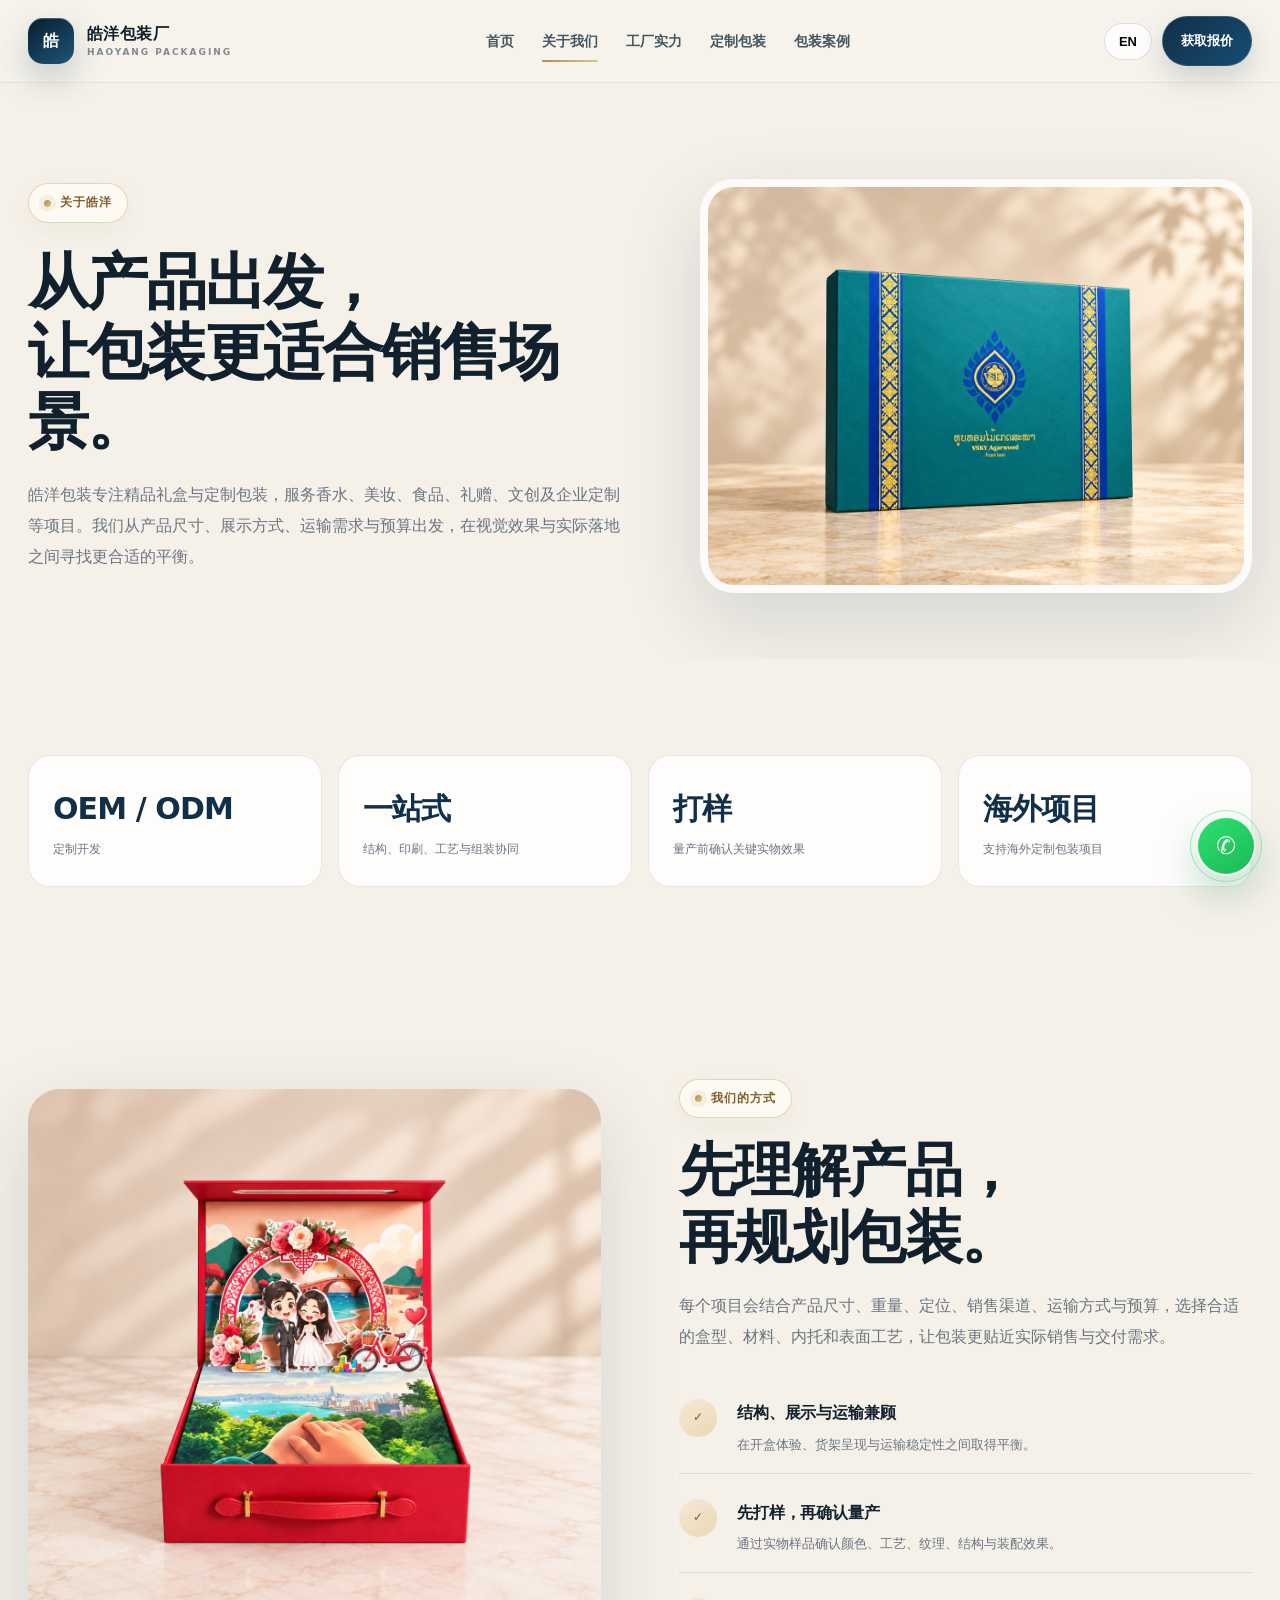
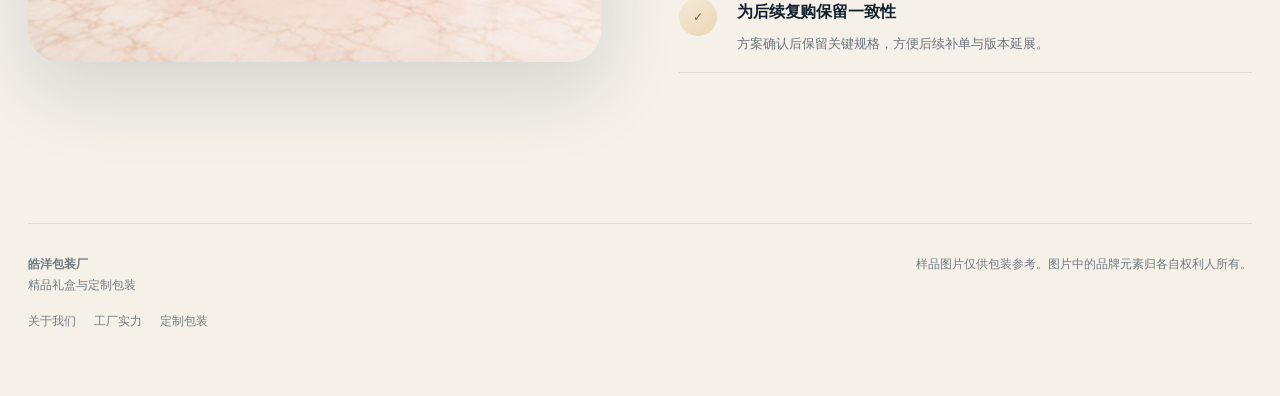
==== about.html @ 766ec06c "Add files via upload" ====
<!DOCTYPE html><html lang="zh-CN"><head><meta charset="UTF-8"><meta name="viewport" content="width=device-width,initial-scale=1"><title data-zh="关于皓洋包装 | 定制包装制造商" data-en="About Haoyang Packaging | Custom Packaging Manufacturer">关于皓洋包装 | 定制包装制造商</title><meta name="description" data-content-zh="了解皓洋包装如何从产品需求出发，规划结构、材料、工艺与量产流程。" data-content-en="Learn about Haoyang Packaging, our custom packaging approach, service scope and quality-focused workflow." content="了解皓洋包装如何从产品需求出发，规划结构、材料、工艺与量产流程。"><meta name="robots" content="index,follow,max-image-preview:large"><link rel="canonical" href="https://YOUR-DOMAIN.com/about.html"><meta property="og:type" content="website"><meta property="og:title" data-content-zh="关于皓洋包装 | 定制包装制造商" data-content-en="About Haoyang Packaging | Custom Packaging Manufacturer" content="关于皓洋包装 | 定制包装制造商"><meta property="og:description" data-content-zh="了解皓洋包装从产品需求、结构规划到打样量产的定制思路与服务方式。" data-content-en="Learn about Haoyang Packaging, our custom packaging approach, service scope and quality-focused workflow." content="了解皓洋包装从产品需求、结构规划到打样量产的定制思路与服务方式。"><meta property="og:image" content="assets/nyla-gold-white.jpg"><link rel="stylesheet" href="styles.css"><script type="application/ld+json">{"@context":"https://schema.org","@type":"Organization","name":"Haoyang Packaging","alternateName":"皓洋包装厂","url":"https://YOUR-DOMAIN.com","email":"sales@hayopack.com","telephone":"+86 17815714151","sameAs":[]}</script></head><body><nav class="nav"><div class="container nav-inner"><a class="brand" href="index.html"><span class="mark">皓</span><span><span data-common="brand">皓洋包装厂</span><small>HAOYANG PACKAGING</small></span></a><div class="nav-links"><a href="index.html" data-common="home">首页</a><a href="about.html" data-common="about">关于我们</a><a href="factory.html" data-common="factory">工厂实力</a><a href="custom-packaging.html" data-common="custom">定制包装</a><a href="index.html#gallery" data-common="cases">案例</a></div><div class="nav-actions"><button class="lang-toggle" id="langToggle">EN</button><a class="pill" href="index.html#contact" data-common="cta">获取包装方案</a></div></div></nav>
<main><section class="page-hero"><div class="container inner"><div class="reveal"><span class="eyebrow" data-zh="关于皓洋" data-en="ABOUT HAOYANG">关于皓洋</span><h1 data-zh="从产品出发，<br>让包装更适合销售场景。" data-en="Built around your product,<br>designed for the market.">从产品出发，<br>让包装更适合销售场景。</h1><p data-zh="皓洋包装专注精品礼盒与定制包装，服务香水、美妆、食品、礼赠、文创及企业定制等项目。我们从产品尺寸、展示方式、运输需求与预算出发，在视觉效果与实际落地之间寻找更合适的平衡。" data-en="Haoyang Packaging focuses on premium gift boxes and custom packaging for perfume, beauty, food, gifting, creative products and corporate projects. Beyond visual presentation, we balance structure, transport, assembly, cost and the final unboxing experience.">皓洋包装专注精品礼盒与定制包装，服务香水、美妆、食品、礼赠、文创及企业定制等项目。我们从产品尺寸、展示方式、运输需求与预算出发，在视觉效果与实际落地之间寻找更合适的平衡。</p></div><img class="reveal" src="assets/agarwood-teal.jpg" alt="Haoyang Packaging sample" data-alt-zh="皓洋包装样品" data-alt-en="Haoyang Packaging sample"></div></section><section><div class="container stat-grid"><div class="stat reveal"><strong>OEM / ODM</strong><span data-zh="定制开发" data-en="Custom packaging development">定制开发</span></div><div class="stat reveal"><strong data-zh="一站式" data-en="1-stop">一站式</strong><span data-zh="结构、印刷、工艺与组装协同" data-en="Structure, print, finishing and assembly">结构、印刷、工艺与组装协同</span></div><div class="stat reveal"><strong data-zh="打样" data-en="Sample">打样</strong><span data-zh="量产前确认关键实物效果" data-en="Prototype before mass production">量产前确认关键实物效果</span></div><div class="stat reveal"><strong data-zh="海外项目" data-en="Global">海外项目</strong><span data-zh="支持海外定制包装项目" data-en="Support for overseas packaging projects">支持海外定制包装项目</span></div></div></section><section><div class="container split"><img class="reveal" src="assets/wedding-open.jpg" alt="custom gift box" data-alt-zh="定制礼盒" data-alt-en="custom gift box"><div class="reveal"><span class="eyebrow" data-zh="我们的方式" data-en="OUR APPROACH">我们的方式</span><h2 data-zh="先理解产品，再规划包装。" data-en="Understand the product before defining the packaging.">先理解产品，再规划包装。</h2><p data-zh="每个项目会结合产品尺寸、重量、定位、销售渠道、运输方式与预算，选择合适的盒型、材料、内托和表面工艺，让包装更贴近实际销售与交付需求。" data-en="Each project starts with product size, weight, positioning, budget, sales channel and shipping method. We then select the right box structure, paper, insert and finishing options to fit real sales and usage scenarios.">每个项目会结合产品尺寸、重量、定位、销售渠道、运输方式与预算，选择合适的盒型、材料、内托和表面工艺，让包装更贴近实际销售与交付需求。</p><div class="ticks"><div class="tick"><span>✓</span><div><h4 data-zh="结构、展示与运输兼顾" data-en="Structure Meets Presentation">结构、展示与运输兼顾</h4><p data-zh="在开盒体验、货架呈现与运输稳定性之间取得平衡。" data-en="Balance unboxing experience, shelf presentation and shipping stability.">在开盒体验、货架呈现与运输稳定性之间取得平衡。</p></div></div><div class="tick"><span>✓</span><div><h4 data-zh="先打样，再确认量产" data-en="Sample Before Mass Production">先打样，再确认量产</h4><p data-zh="通过实物样品确认颜色、工艺、纹理、结构与装配效果。" data-en="Confirm color, finishing area, texture and opening experience through physical samples.">通过实物样品确认颜色、工艺、纹理、结构与装配效果。</p></div></div><div class="tick"><span>✓</span><div><h4 data-zh="为后续复购保留一致性" data-en="Built for Repeat Orders">为后续复购保留一致性</h4><p data-zh="方案确认后保留关键规格，方便后续补单与版本延展。" data-en="Once the specification is established, repeat orders and future extensions can move more efficiently.">方案确认后保留关键规格，方便后续补单与版本延展。</p></div></div></div></div></div></section></main><footer><div class="container footer-grid"><div><strong data-common="brand">皓洋包装厂</strong><br><span data-common="footer">精品礼盒与定制包装</span><div class="footer-links"><a href="about.html" data-common="about">关于我们</a><a href="factory.html" data-common="factory">工厂实力</a><a href="custom-packaging.html" data-common="custom">定制包装</a></div></div><div class="disclaimer" data-zh="样品图片仅供包装参考。图片中的品牌元素归各自权利人所有。" data-en="Sample images are for packaging reference only. Brand elements belong to their respective owners.">样品图片仅供包装参考。图片中的品牌元素归各自权利人所有。</div></div></footer><a class="whatsapp" data-whatsapp href="#contact" aria-label="WhatsApp">✆</a><script src="site-config.js"></script><script src="main.js"></script></body></html>
---- styles.css ----
:root{
  --ink:#10202d;--muted:#6b7580;--paper:#f5f1e9;--paper2:#fbfaf7;--card:#fff;
  --gold:#b88945;--gold2:#e1c28f;--deep:#102f49;--deep2:#1e5578;--deep3:#081d2f;
  --line:rgba(16,47,73,.12);--shadow:0 28px 80px rgba(9,35,54,.14);--shadow2:0 18px 45px rgba(9,35,54,.10);
  --radius:30px;--radius-sm:18px;--ease:cubic-bezier(.22,1,.36,1)
}
*{box-sizing:border-box}
html{scroll-behavior:smooth;background:var(--paper)}
body{margin:0;font-family:Inter,"Avenir Next","PingFang SC","Microsoft YaHei",system-ui,-apple-system,sans-serif;color:var(--ink);background:var(--paper);line-height:1.68;-webkit-font-smoothing:antialiased;overflow-x:hidden}
body::before{content:"";position:fixed;inset:0;pointer-events:none;z-index:-3;background:
  radial-gradient(circle at 8% 2%,rgba(217,184,126,.15),transparent 27%),
  radial-gradient(circle at 88% 10%,rgba(39,101,143,.12),transparent 26%),
  linear-gradient(180deg,#f7f4ed 0%,#f3efe6 100%)}
body::after{content:"";position:fixed;inset:0;pointer-events:none;z-index:-2;opacity:.24;background-image:linear-gradient(rgba(16,47,73,.035) 1px,transparent 1px),linear-gradient(90deg,rgba(16,47,73,.035) 1px,transparent 1px);background-size:48px 48px;mask-image:linear-gradient(to bottom,black,transparent 72%)}
a{color:inherit;text-decoration:none}img{display:block;max-width:100%}.container{width:min(1240px,calc(100% - 56px));margin:auto}

/* navigation */
.nav{position:sticky;top:0;z-index:90;background:rgba(247,244,237,.78);backdrop-filter:blur(24px) saturate(150%);border-bottom:1px solid rgba(16,47,73,.08);transition:.35s var(--ease)}
.nav.scrolled{background:rgba(250,248,244,.92);box-shadow:0 10px 35px rgba(10,31,47,.07)}
.nav-inner{height:82px;display:flex;align-items:center;justify-content:space-between;gap:24px}
.brand{display:flex;align-items:center;gap:13px;font-weight:850;letter-spacing:.025em;white-space:nowrap}.brand>span:last-child{line-height:1.18}.mark{width:46px;height:46px;border-radius:15px;background:linear-gradient(145deg,var(--deep3),var(--deep2));display:grid;place-items:center;color:#fff;box-shadow:0 14px 34px rgba(14,43,68,.22),inset 0 1px rgba(255,255,255,.24);position:relative;overflow:hidden}.mark:after{content:"";position:absolute;inset:-80% -40%;background:linear-gradient(110deg,transparent 35%,rgba(255,255,255,.35) 50%,transparent 65%);transform:translateX(-70%) rotate(12deg);animation:brandShine 6s ease-in-out infinite}.brand small{display:block;color:#818991;font-size:9px;letter-spacing:.22em;margin-top:3px}
.nav-links{display:flex;gap:28px;font-size:14px;color:#465661}.nav-links a{position:relative;padding:29px 0;font-weight:650;transition:.2s}.nav-links a:after{content:"";position:absolute;left:50%;right:50%;bottom:20px;height:2px;border-radius:99px;background:linear-gradient(90deg,var(--gold),var(--gold2));transition:.28s var(--ease)}.nav-links a:hover{color:var(--deep)}.nav-links a:hover:after,.nav-links a.active:after{left:0;right:0}.nav-actions{display:flex;gap:10px;align-items:center}.pill,.lang-toggle{border-radius:999px;font-weight:800;font-size:13px;transition:.25s var(--ease)}.pill{padding:12px 18px;background:linear-gradient(135deg,var(--deep),#174d72);color:#fff;box-shadow:0 12px 28px rgba(14,43,68,.18);border:1px solid rgba(255,255,255,.12)}.pill:hover{transform:translateY(-2px);box-shadow:0 18px 34px rgba(14,43,68,.24)}.lang-toggle{border:1px solid rgba(16,47,73,.14);background:rgba(255,255,255,.72);padding:10px 14px;cursor:pointer}.lang-toggle:hover{background:#fff;border-color:rgba(16,47,73,.24)}

/* hero */
.hero{padding:92px 0 74px;overflow:hidden;position:relative}.hero:before{content:"";position:absolute;width:440px;height:440px;border-radius:50%;filter:blur(6px);background:radial-gradient(circle,rgba(225,194,143,.22),transparent 68%);left:-160px;top:60px;pointer-events:none}.hero-grid{display:grid;grid-template-columns:minmax(0,.98fr) minmax(480px,1.02fr);gap:82px;align-items:center}
.eyebrow{display:inline-flex;align-items:center;gap:9px;padding:8px 14px;border-radius:999px;border:1px solid rgba(184,137,69,.34);background:rgba(255,252,246,.82);color:#815e29;font-size:11px;font-weight:900;letter-spacing:.14em;box-shadow:0 8px 24px rgba(139,102,47,.05)}.eyebrow:before{content:"";width:7px;height:7px;border-radius:50%;background:linear-gradient(135deg,var(--gold),var(--gold2));box-shadow:0 0 0 5px rgba(184,137,69,.10)}
h1{font-size:clamp(50px,5.7vw,78px);line-height:1.03;margin:26px 0 24px;letter-spacing:-.052em;font-weight:780;text-wrap:balance}.hero h1{max-width:760px}.hero p{font-size:18px;color:#596873;max-width:680px;line-height:1.85}.hero-actions{display:flex;gap:12px;flex-wrap:wrap;margin-top:32px}.btn{display:inline-flex;align-items:center;justify-content:center;min-height:54px;padding:14px 24px;border-radius:16px;font-weight:850;border:1px solid transparent;transition:.28s var(--ease);position:relative;overflow:hidden}.btn:after{content:"↗";margin-left:10px;font-size:15px;transition:.25s}.btn:hover:after{transform:translate(3px,-3px)}.btn-primary{background:linear-gradient(135deg,var(--deep),#1a557d);color:#fff;box-shadow:0 16px 38px rgba(14,43,68,.20)}.btn-primary:hover{transform:translateY(-3px);box-shadow:0 22px 48px rgba(14,43,68,.28)}.btn-ghost{background:rgba(255,255,255,.74);border-color:rgba(16,47,73,.13);backdrop-filter:blur(10px)}.btn-ghost:hover{background:#fff;transform:translateY(-3px)}
.hero-note{display:grid;grid-template-columns:repeat(3,1fr);gap:12px;margin-top:42px}.hero-note>div{padding:16px 17px;border:1px solid rgba(16,47,73,.10);border-radius:18px;background:rgba(255,255,255,.68);backdrop-filter:blur(10px);font-size:12px;color:#737e87;box-shadow:0 10px 26px rgba(14,43,68,.04);transition:.25s}.hero-note>div:hover{transform:translateY(-4px);background:#fff;box-shadow:var(--shadow2)}.hero-note b{display:block;color:var(--ink);font-size:15px;margin-bottom:3px}
.hero-visual{position:relative;min-height:650px;perspective:1200px}.hero-visual:before{content:"";position:absolute;inset:12% 10% 8%;background:linear-gradient(145deg,rgba(16,47,73,.12),rgba(184,137,69,.12));filter:blur(42px);border-radius:40%;z-index:-1}.hero-orbit{position:absolute;inset:5% 3% 10%;border:1px solid rgba(184,137,69,.20);border-radius:50%;animation:spin 28s linear infinite}.hero-orbit:before,.hero-orbit:after{content:"";position:absolute;border-radius:50%;background:var(--gold);box-shadow:0 0 0 8px rgba(184,137,69,.09)}.hero-orbit:after{width:10px;height:10px;top:8%;left:16%}.hero-orbit:before{width:6px;height:6px;right:12%;bottom:18%;opacity:.6}.hero-card{position:absolute;overflow:hidden;border-radius:34px;box-shadow:0 30px 90px rgba(8,29,47,.22);border:9px solid rgba(255,255,255,.92);background:#fff;transition:transform .5s var(--ease),box-shadow .5s var(--ease);will-change:transform}.hero-card img{width:100%;height:100%;object-fit:cover;transition:transform 1s var(--ease)}.hero-card.one{width:70%;height:74%;left:0;top:2%;transform:rotate(-3deg)}.hero-card.two{width:58%;height:59%;right:0;bottom:0;transform:rotate(3deg)}.hero-card:hover{box-shadow:0 38px 110px rgba(8,29,47,.28)}.hero-card:hover img{transform:scale(1.035)}.hero-badge{position:absolute;right:0;top:5%;background:rgba(8,29,47,.94);backdrop-filter:blur(16px);color:#dfe8ef;padding:17px 20px;border-radius:20px;box-shadow:0 18px 44px rgba(8,29,47,.26);font-size:11px;letter-spacing:.03em;border:1px solid rgba(255,255,255,.09)}.hero-badge strong{display:block;font-size:22px;color:#f0d19a;letter-spacing:.02em}.hero-badge:after{content:"";position:absolute;inset:1px;border-radius:19px;border:1px solid rgba(255,255,255,.08);pointer-events:none}

/* moving strip */
.marquee{overflow:hidden;border-top:1px solid var(--line);border-bottom:1px solid var(--line);background:rgba(255,255,255,.48);backdrop-filter:blur(10px);transform:rotate(-.35deg) scale(1.01);transform-origin:center}.marquee-track{display:flex;width:max-content;gap:38px;padding:15px 0;animation:marquee 28s linear infinite}.marquee span{font-size:11px;font-weight:900;letter-spacing:.18em;color:#766d61;white-space:nowrap;display:flex;align-items:center;gap:18px}.marquee span:after{content:"✦";font-size:9px;color:var(--gold)}

/* generic sections */
section{padding:96px 0;position:relative}.section-head{display:grid;grid-template-columns:minmax(0,1.05fr) minmax(320px,.95fr);align-items:end;gap:70px;margin-bottom:42px}.section-head h2,h2{font-size:clamp(38px,4.5vw,58px);line-height:1.08;letter-spacing:-.042em;margin:0;font-weight:770;text-wrap:balance}.section-head p{margin:0;color:var(--muted);font-size:15px;line-height:1.9}.services{display:grid;grid-template-columns:repeat(4,1fr);gap:18px}.service{background:rgba(255,255,255,.82);border:1px solid rgba(16,47,73,.10);border-radius:26px;padding:28px 25px;min-height:270px;transition:.35s var(--ease);position:relative;overflow:hidden;box-shadow:0 8px 24px rgba(10,31,47,.025)}.service:before{content:"";position:absolute;inset:auto -45px -55px auto;width:170px;height:170px;border-radius:50%;background:radial-gradient(circle,rgba(184,137,69,.15),transparent 70%);transition:.4s}.service:after{content:"";position:absolute;inset:0;border-radius:inherit;background:linear-gradient(145deg,transparent 55%,rgba(184,137,69,.06));opacity:0;transition:.35s}.service:hover{transform:translateY(-10px);box-shadow:0 24px 64px rgba(9,35,54,.10);border-color:rgba(184,137,69,.24)}.service:hover:before{transform:scale(1.2)}.service:hover:after{opacity:1}.ico{width:48px;height:48px;border-radius:15px;background:linear-gradient(145deg,#f5ecdc,#ead9bc);color:#805c26;display:grid;place-items:center;font-weight:900;margin-bottom:44px;box-shadow:inset 0 1px rgba(255,255,255,.8)}.service h3{margin:0 0 9px;font-size:19px}.service p{margin:0;color:var(--muted);font-size:13px;line-height:1.75}

/* gallery */
.gallery-wrap{background:linear-gradient(145deg,#0a2438 0%,#123e5f 56%,#174d70 100%);color:#fff;border-radius:44px;padding:50px;box-shadow:0 34px 100px rgba(9,35,54,.20);position:relative;overflow:hidden;border:1px solid rgba(255,255,255,.08)}.gallery-wrap:before{content:"";position:absolute;width:520px;height:520px;border-radius:50%;background:radial-gradient(circle,rgba(225,194,143,.24),transparent 68%);right:-170px;top:-180px}.gallery-wrap:after{content:"";position:absolute;inset:0;background:linear-gradient(rgba(255,255,255,.025) 1px,transparent 1px),linear-gradient(90deg,rgba(255,255,255,.025) 1px,transparent 1px);background-size:38px 38px;mask-image:linear-gradient(to bottom,black,transparent 80%);pointer-events:none}.gallery-wrap .section-head{position:relative;z-index:2}.gallery-wrap .section-head p{color:#bdcbd5}.gallery{display:grid;grid-template-columns:repeat(12,1fr);grid-auto-rows:112px;gap:14px;position:relative;z-index:1}.shot{position:relative;border-radius:20px;overflow:hidden;background:#153b5b;cursor:pointer;isolation:isolate}.shot:before{content:"";position:absolute;inset:0;z-index:1;background:linear-gradient(to top,rgba(4,16,26,.50),transparent 48%);opacity:.65;transition:.35s}.shot img{width:100%;height:100%;object-fit:cover;transition:transform .65s var(--ease),filter .4s}.shot:hover img{transform:scale(1.07);filter:saturate(1.06) contrast(1.02)}.shot:hover:before{opacity:.88}.shot:after{content:"查看案例 ↗";position:absolute;left:16px;bottom:16px;z-index:2;background:rgba(6,22,34,.60);backdrop-filter:blur(10px);border:1px solid rgba(255,255,255,.12);padding:8px 11px;border-radius:10px;font-size:10px;letter-spacing:.08em;opacity:0;transform:translateY(8px);transition:.28s var(--ease)}html[lang="en"] .shot:after{content:"View project ↗";text-transform:uppercase}html[lang="zh-CN"] .shot:after{text-transform:none}.shot:hover:after{opacity:1;transform:none}.shot:nth-child(1){grid-column:span 5;grid-row:span 4}.shot:nth-child(2){grid-column:span 3;grid-row:span 4}.shot:nth-child(3){grid-column:span 4;grid-row:span 4}.shot:nth-child(n+4){grid-column:span 3;grid-row:span 3}

.cards3{display:grid;grid-template-columns:repeat(3,1fr);gap:20px}.feature-card{padding:18px 18px 24px;background:rgba(255,255,255,.86);border:1px solid rgba(16,47,73,.10);border-radius:28px;box-shadow:0 16px 44px rgba(10,31,47,.05);transition:.35s var(--ease);position:relative;overflow:hidden}.feature-card:after{content:"↗";position:absolute;right:24px;bottom:22px;width:36px;height:36px;border-radius:50%;display:grid;place-items:center;background:#edf2f5;color:var(--deep);font-size:13px;transition:.3s}.feature-card:hover{transform:translateY(-8px);box-shadow:0 28px 68px rgba(9,35,54,.12);border-color:rgba(184,137,69,.22)}.feature-card:hover:after{background:var(--deep);color:#fff;transform:rotate(45deg)}.feature-card h3{margin:18px 54px 8px 4px;font-size:21px}.feature-card p{margin:0 50px 0 4px;color:var(--muted);font-size:14px}.feature-card img{border-radius:20px;aspect-ratio:4/3;object-fit:cover;transition:.7s var(--ease)}.feature-card:hover img{transform:scale(1.025)}

.split{display:grid;grid-template-columns:1fr 1fr;gap:72px;align-items:center}.split img{border-radius:32px;box-shadow:var(--shadow);width:100%;max-height:650px;object-fit:cover}.split h2{margin:20px 0 18px}.split>div>p{color:var(--muted);line-height:1.9}.ticks{display:grid;gap:8px;margin-top:30px}.tick{display:grid;grid-template-columns:42px 1fr;gap:14px;border-bottom:1px solid var(--line);padding:15px 0}.tick span{width:38px;height:38px;border-radius:50%;background:linear-gradient(145deg,#f5ead7,#ead6b4);color:#805b25;display:grid;place-items:center;font-weight:900;font-size:12px}.tick h4,.tick p{margin:0}.tick h4{font-size:15px}.tick p{font-size:13px;color:var(--muted);margin-top:3px}
.process{display:grid;grid-template-columns:repeat(5,1fr);gap:14px}.step{background:rgba(255,255,255,.82);border:1px solid rgba(16,47,73,.10);border-radius:24px;padding:26px 22px;min-height:230px;transition:.32s var(--ease);position:relative;overflow:hidden}.step:after{content:"";position:absolute;right:-36px;top:-36px;width:120px;height:120px;border-radius:50%;background:radial-gradient(circle,rgba(184,137,69,.12),transparent 70%)}.step:hover{transform:translateY(-7px);box-shadow:var(--shadow2)}.step em{font-style:normal;font-size:11px;color:#9a7136;letter-spacing:.14em;font-weight:900}.step h3{margin:38px 0 9px;font-size:18px}.step p{margin:0;color:var(--muted);font-size:12px;line-height:1.75}

/* quote/contact */
.quote{background:linear-gradient(135deg,#081d2f 0%,#103d5c 56%,#1a5b82 100%);border-radius:42px;color:#fff;padding:58px;display:grid;grid-template-columns:.88fr 1.12fr;gap:52px;box-shadow:0 34px 100px rgba(8,29,47,.24);position:relative;overflow:hidden;border:1px solid rgba(255,255,255,.08)}.quote:before{content:"";position:absolute;inset:-34% -8% auto auto;width:480px;height:480px;border-radius:50%;background:radial-gradient(circle,rgba(225,194,143,.22),transparent 65%)}.quote:after{content:"";position:absolute;left:-110px;bottom:-170px;width:360px;height:360px;border-radius:50%;background:radial-gradient(circle,rgba(255,255,255,.07),transparent 70%)}.quote h2{font-size:clamp(40px,4.3vw,54px);line-height:1.08;margin:20px 0 16px}.quote p{color:#c8d6df;line-height:1.9}.contact-list{display:grid;gap:11px;margin-top:30px}.contact-list a,.contact-list div{display:flex;gap:12px;align-items:flex-start;color:#e7eef4;padding:2px 0}.contact-list b{min-width:82px;color:#efcd91;letter-spacing:.02em}
form{position:relative;z-index:2;background:rgba(255,255,255,.97);color:var(--ink);border-radius:28px;padding:28px;display:grid;grid-template-columns:1fr 1fr;gap:15px;box-shadow:0 22px 60px rgba(0,0,0,.16);border:1px solid rgba(255,255,255,.4)}label{font-size:11px;font-weight:850;color:#59656f;letter-spacing:.01em}input,select,textarea{width:100%;margin-top:8px;padding:14px 15px;border:1px solid #dfe4e7;border-radius:13px;background:#fbfcfd;outline:none;font:inherit;font-size:13px;transition:.2s}input:focus,select:focus,textarea:focus{border-color:#86a4b8;box-shadow:0 0 0 4px rgba(29,84,121,.08);background:#fff}textarea{min-height:122px;resize:vertical}.full{grid-column:1/-1}.submit{border:0;background:linear-gradient(135deg,var(--deep),#1a557d);color:#fff;border-radius:14px;padding:15px 17px;font-weight:850;cursor:pointer;transition:.25s;box-shadow:0 12px 26px rgba(14,43,68,.18)}.submit:hover{transform:translateY(-2px);box-shadow:0 18px 34px rgba(14,43,68,.24)}.fine{font-size:10px;color:#8a9298;margin-top:-4px}

/* inner pages */
.page-hero{padding:96px 0 66px;overflow:hidden}.page-hero .inner{display:grid;grid-template-columns:1fr .92fr;gap:72px;align-items:center}.page-hero h1{font-size:clamp(48px,5.2vw,72px);margin-bottom:22px}.page-hero p{color:var(--muted);font-size:17px;line-height:1.9}.page-hero img{border-radius:34px;box-shadow:var(--shadow);aspect-ratio:4/3;object-fit:cover;border:8px solid rgba(255,255,255,.72)}.stat-grid{display:grid;grid-template-columns:repeat(4,1fr);gap:16px}.stat{background:rgba(255,255,255,.85);border:1px solid rgba(16,47,73,.10);border-radius:22px;padding:24px;transition:.3s}.stat:hover{transform:translateY(-5px);box-shadow:var(--shadow2)}.stat strong{font-size:30px;color:var(--deep);display:block;letter-spacing:-.03em}.stat span{font-size:12px;color:var(--muted)}

/* footer */
footer{padding:54px 0 64px;color:#707b84;font-size:12px}.footer-grid{display:grid;grid-template-columns:.8fr 1.2fr;gap:44px;border-top:1px solid rgba(16,47,73,.12);padding-top:30px}.footer-links{display:flex;gap:18px;flex-wrap:wrap;margin-top:14px}.footer-links a:hover{color:var(--deep)}.disclaimer{justify-self:end;max-width:760px;line-height:1.7}
.whatsapp{position:fixed;right:24px;bottom:24px;z-index:95;width:60px;height:60px;border-radius:50%;background:linear-gradient(145deg,#2de070,#1db956);color:#fff;display:grid;place-items:center;font-weight:900;font-size:24px;box-shadow:0 18px 42px rgba(17,126,64,.28);transition:.3s var(--ease);border:2px solid rgba(255,255,255,.9)}.whatsapp:hover{transform:translateY(-5px) scale(1.04)}.whatsapp:before{content:"";position:absolute;inset:-8px;border:1px solid rgba(37,211,102,.42);border-radius:50%;animation:pulse 2.2s infinite}
.modal{position:fixed;inset:0;background:rgba(5,13,22,.92);display:none;align-items:center;justify-content:center;padding:30px;z-index:110;backdrop-filter:blur(10px)}.modal.open{display:flex}.modal img{max-width:min(1120px,94vw);max-height:88vh;border-radius:20px;box-shadow:0 30px 90px rgba(0,0,0,.4)}.close{position:fixed;right:24px;top:20px;background:#fff;border:0;border-radius:999px;width:44px;height:44px;font-size:22px;cursor:pointer;box-shadow:0 12px 30px rgba(0,0,0,.2)}

/* animation */
.reveal{opacity:0;transform:translateY(30px);transition:opacity .85s var(--ease),transform .85s var(--ease)}.reveal.in{opacity:1;transform:none}.floaty{animation:float 6.5s ease-in-out infinite}.parallax-img{will-change:transform}.cursor-glow{position:fixed;width:280px;height:280px;border-radius:50%;pointer-events:none;z-index:-1;background:radial-gradient(circle,rgba(195,154,88,.08),transparent 68%);transform:translate(-50%,-50%);transition:opacity .25s;opacity:0}
@keyframes float{50%{transform:translateY(-10px) rotate(3deg)}}@keyframes pulse{0%{transform:scale(.9);opacity:.8}70%{transform:scale(1.22);opacity:0}100%{opacity:0}}@keyframes spin{to{transform:rotate(360deg)}}@keyframes marquee{to{transform:translateX(-50%)}}@keyframes brandShine{0%,70%{transform:translateX(-80%) rotate(12deg)}90%,100%{transform:translateX(90%) rotate(12deg)}}

@media(max-width:1080px){.hero-grid,.page-hero .inner,.split,.quote,.section-head{grid-template-columns:1fr}.hero-grid{gap:46px}.services{grid-template-columns:repeat(2,1fr)}.process{grid-template-columns:repeat(3,1fr)}.cards3{grid-template-columns:1fr 1fr}.hero-visual{min-height:560px;max-width:720px}.gallery{grid-template-columns:repeat(2,1fr);grid-auto-rows:auto}.shot,.shot:nth-child(n){grid-column:auto;grid-row:auto;min-height:320px}.stat-grid{grid-template-columns:1fr 1fr}.section-head{gap:18px}.quote{gap:30px}}
@media(max-width:820px){.nav-links{display:none}.container{width:min(100% - 32px,1240px)}.nav-inner{height:72px}.pill{display:none}.hero{padding-top:54px}.hero-grid{grid-template-columns:1fr}.hero-note{grid-template-columns:1fr}.hero-visual{min-height:455px}.hero-card.one{width:72%;height:72%}.hero-card.two{width:60%;height:58%}.services,.cards3,.process,.stat-grid,form{grid-template-columns:1fr}.gallery-wrap{padding:24px;border-radius:30px}.gallery{grid-template-columns:1fr}.shot,.shot:nth-child(n){min-height:360px}.quote{padding:28px;border-radius:30px}.full{grid-column:auto}.footer-grid{grid-template-columns:1fr}.disclaimer{justify-self:start}.brand small{display:none}section{padding:72px 0}.page-hero{padding-top:62px}h1{font-size:46px}.section-head h2,h2{font-size:38px}.hero p,.page-hero p{font-size:15px}}
@media(max-width:520px){.container{width:min(100% - 24px,1240px)}.brand{font-size:14px}.mark{width:42px;height:42px;border-radius:14px}.lang-toggle{padding:9px 12px}.hero{padding-bottom:56px}.hero-visual{min-height:390px}.hero-card{border-width:6px;border-radius:24px}.hero-badge{padding:12px 14px;border-radius:15px;right:0;top:2%;font-size:9px}.hero-badge strong{font-size:17px}.hero-note{margin-top:30px}.gallery-wrap{padding:18px}.shot,.shot:nth-child(n){min-height:300px}.quote{padding:20px}.quote h2{font-size:34px}.whatsapp{width:54px;height:54px;right:16px;bottom:16px}}
@media(prefers-reduced-motion:reduce){*{scroll-behavior:auto!important;animation:none!important;transition:none!important}.reveal{opacity:1;transform:none}.cursor-glow{display:none}}

/* Chinese content & typography refinement */
html[lang="zh-CN"] body{line-height:1.78}
html[lang="zh-CN"] h1{letter-spacing:-.035em;line-height:1.1}
html[lang="zh-CN"] .hero h1{font-size:clamp(48px,5.15vw,72px);max-width:700px;margin-bottom:26px}
html[lang="zh-CN"] .hero p{font-size:17px;line-height:1.92;max-width:660px}
html[lang="zh-CN"] .eyebrow{font-size:12px;letter-spacing:.075em;padding:8px 15px}
html[lang="zh-CN"] .hero-note{gap:14px;margin-top:40px}
html[lang="zh-CN"] .hero-note>div{padding:17px 18px;font-size:12px;line-height:1.65}
html[lang="zh-CN"] .hero-note b{font-size:15px;margin-bottom:4px}
html[lang="zh-CN"] .marquee span{letter-spacing:.1em}
html[lang="zh-CN"] .section-head{grid-template-columns:minmax(0,.96fr) minmax(350px,.82fr);gap:86px;align-items:center;margin-bottom:46px}
html[lang="zh-CN"] .section-head h2,html[lang="zh-CN"] h2{letter-spacing:-.028em;line-height:1.16}
html[lang="zh-CN"] .section-head p{max-width:570px;font-size:15px;line-height:1.95}
html[lang="zh-CN"] .services{gap:20px}
html[lang="zh-CN"] .service{padding:30px 27px;min-height:284px}
html[lang="zh-CN"] .service .ico{margin-bottom:40px}
html[lang="zh-CN"] .service h3{font-size:20px;margin-bottom:11px;letter-spacing:-.01em}
html[lang="zh-CN"] .service p{font-size:13px;line-height:1.84}
html[lang="zh-CN"] .feature-card{padding:18px 18px 28px}
html[lang="zh-CN"] .feature-card h3{font-size:21px;letter-spacing:-.01em;margin-top:20px}
html[lang="zh-CN"] .feature-card p{line-height:1.82}
html[lang="zh-CN"] .page-hero h1{font-size:clamp(46px,4.8vw,66px);line-height:1.14;max-width:730px;margin-top:24px}
html[lang="zh-CN"] .page-hero p{font-size:16px;line-height:1.95;max-width:710px}
html[lang="zh-CN"] .stat{padding:26px 24px}
html[lang="zh-CN"] .stat span{font-size:12px;line-height:1.7;display:block;margin-top:4px}
html[lang="zh-CN"] .split{gap:78px}
html[lang="zh-CN"] .split>div>p{line-height:1.95}
html[lang="zh-CN"] .tick{padding:17px 0;gap:16px}
html[lang="zh-CN"] .tick h4{font-size:16px;letter-spacing:-.01em}
html[lang="zh-CN"] .tick p{font-size:13px;line-height:1.78;margin-top:5px}
html[lang="zh-CN"] .step{padding:28px 23px;min-height:238px}
html[lang="zh-CN"] .step h3{font-size:18px;margin-top:36px;letter-spacing:-.01em}
html[lang="zh-CN"] .step p{font-size:12px;line-height:1.82}
html[lang="zh-CN"] .quote h2{letter-spacing:-.028em;line-height:1.16;max-width:560px}
html[lang="zh-CN"] .quote p{line-height:1.95;max-width:520px}
html[lang="zh-CN"] label{font-size:12px}
html[lang="zh-CN"] .fine{font-size:11px;line-height:1.6}
html[lang="zh-CN"] .disclaimer{line-height:1.8}

@media(max-width:1080px){
 html[lang="zh-CN"] .section-head{grid-template-columns:1fr;gap:20px}
 html[lang="zh-CN"] .split{gap:50px}
 html[lang="zh-CN"] .hero h1{max-width:780px}
}
@media(max-width:820px){
 html[lang="zh-CN"] .hero h1{font-size:44px;line-height:1.14;margin-top:22px}
 html[lang="zh-CN"] .hero p{font-size:15px;line-height:1.88}
 html[lang="zh-CN"] .section-head{margin-bottom:34px}
 html[lang="zh-CN"] .section-head h2,html[lang="zh-CN"] h2{font-size:36px;line-height:1.18}
 html[lang="zh-CN"] .page-hero h1{font-size:42px;line-height:1.16}
 html[lang="zh-CN"] .page-hero p{font-size:15px;line-height:1.9}
 html[lang="zh-CN"] .service{min-height:auto;padding:26px 24px}
 html[lang="zh-CN"] .service .ico{margin-bottom:28px}
 html[lang="zh-CN"] .quote h2{font-size:36px}
}
@media(max-width:520px){
 html[lang="zh-CN"] .hero h1{font-size:39px;line-height:1.16;letter-spacing:-.028em}
 html[lang="zh-CN"] .section-head h2,html[lang="zh-CN"] h2{font-size:32px;line-height:1.2}
 html[lang="zh-CN"] .page-hero h1{font-size:38px;line-height:1.18}
 html[lang="zh-CN"] .eyebrow{font-size:11px;letter-spacing:.055em}
 html[lang="zh-CN"] .hero-note>div{padding:15px 16px}
 html[lang="zh-CN"] .feature-card p{margin-right:42px}
}

/* English content & typography refinement */
html[lang="en"] body{line-height:1.66}
html[lang="en"] h1,html[lang="en"] h2,html[lang="en"] h3,html[lang="en"] h4{word-break:normal;overflow-wrap:normal;hyphens:none}
html[lang="en"] h1{letter-spacing:-.048em;line-height:1.035}
html[lang="en"] .hero h1{font-size:clamp(52px,5.55vw,78px);max-width:790px;margin-bottom:25px;text-wrap:balance}
html[lang="en"] .hero p{font-size:17px;line-height:1.78;max-width:700px}
html[lang="en"] .eyebrow{font-size:11px;letter-spacing:.14em;padding:8px 14px}
html[lang="en"] .hero-actions{gap:14px;margin-top:34px}
html[lang="en"] .hero-actions .btn{padding-inline:25px}
html[lang="en"] .hero-note{gap:14px;margin-top:40px}
html[lang="en"] .hero-note>div{padding:17px 18px;font-size:11.5px;line-height:1.55}
html[lang="en"] .hero-note b{font-size:14.5px;line-height:1.25;margin-bottom:5px}
html[lang="en"] .marquee span{letter-spacing:.17em}
html[lang="en"] .section-head{grid-template-columns:minmax(0,1.04fr) minmax(340px,.82fr);gap:82px;align-items:center;margin-bottom:46px}
html[lang="en"] .section-head h2,html[lang="en"] h2{letter-spacing:-.046em;line-height:1.07;text-wrap:balance}
html[lang="en"] .section-head p{max-width:590px;font-size:14.5px;line-height:1.76}
html[lang="en"] .services{gap:20px}
html[lang="en"] .service{padding:30px 26px;min-height:292px}
html[lang="en"] .service .ico{margin-bottom:40px}
html[lang="en"] .service h3{font-size:18.5px;line-height:1.28;margin-bottom:10px;letter-spacing:-.018em}
html[lang="en"] .service p{font-size:13px;line-height:1.7}
html[lang="en"] .feature-card{padding:18px 18px 27px}
html[lang="en"] .feature-card h3{font-size:20px;line-height:1.25;letter-spacing:-.018em;margin-top:19px}
html[lang="en"] .feature-card p{font-size:13.5px;line-height:1.7}
html[lang="en"] .page-hero .inner{grid-template-columns:1.04fr .96fr;gap:78px}
html[lang="en"] .page-hero h1{font-size:clamp(50px,5vw,70px);line-height:1.055;max-width:790px;margin-top:24px;margin-bottom:24px;text-wrap:balance}
html[lang="en"] .page-hero p{font-size:16.5px;line-height:1.78;max-width:740px}
html[lang="en"] .stat{padding:25px 24px}
html[lang="en"] .stat strong{font-size:28px;line-height:1.05}
html[lang="en"] .stat span{font-size:12.5px;line-height:1.55;display:block;margin-top:6px}
html[lang="en"] .split{gap:82px}
html[lang="en"] .split>div>p{line-height:1.78;max-width:650px}
html[lang="en"] .tick{padding:17px 0;gap:16px}
html[lang="en"] .tick h4{font-size:15.5px;line-height:1.35;letter-spacing:-.01em}
html[lang="en"] .tick p{font-size:13px;line-height:1.68;margin-top:5px}
html[lang="en"] .step{padding:28px 22px;min-height:244px}
html[lang="en"] .step h3{font-size:17.5px;line-height:1.28;margin-top:36px;letter-spacing:-.012em}
html[lang="en"] .step p{font-size:12.5px;line-height:1.68}
html[lang="en"] .quote{grid-template-columns:.9fr 1.1fr;gap:56px}
html[lang="en"] .quote h2{font-size:clamp(40px,4vw,52px);line-height:1.08;letter-spacing:-.045em;max-width:610px;text-wrap:balance}
html[lang="en"] .quote p{line-height:1.76;max-width:535px}
html[lang="en"] .contact-list b{min-width:76px}
html[lang="en"] label{font-size:11px;letter-spacing:.015em}
html[lang="en"] input,html[lang="en"] select,html[lang="en"] textarea{font-size:13px;line-height:1.45}
html[lang="en"] .fine{font-size:10.5px;line-height:1.55}
html[lang="en"] .disclaimer{line-height:1.65;max-width:700px}

@media(max-width:1080px){
 html[lang="en"] .section-head{grid-template-columns:1fr;gap:20px}
 html[lang="en"] .page-hero .inner{grid-template-columns:1fr;gap:48px}
 html[lang="en"] .split{gap:50px}
 html[lang="en"] .quote{grid-template-columns:1fr;gap:32px}
 html[lang="en"] .hero h1{max-width:820px}
}
@media(max-width:820px){
 html[lang="en"] .hero h1{font-size:46px;line-height:1.065;margin-top:22px}
 html[lang="en"] .hero p{font-size:15px;line-height:1.72}
 html[lang="en"] .section-head{margin-bottom:34px}
 html[lang="en"] .section-head h2,html[lang="en"] h2{font-size:37px;line-height:1.1}
 html[lang="en"] .page-hero h1{font-size:44px;line-height:1.075}
 html[lang="en"] .page-hero p{font-size:15px;line-height:1.72}
 html[lang="en"] .service{min-height:auto;padding:26px 24px}
 html[lang="en"] .service .ico{margin-bottom:28px}
 html[lang="en"] .quote h2{font-size:37px}
}
@media(max-width:520px){
 html[lang="en"] .hero h1{font-size:40px;line-height:1.08;letter-spacing:-.04em}
 html[lang="en"] .section-head h2,html[lang="en"] h2{font-size:32px;line-height:1.12}
 html[lang="en"] .page-hero h1{font-size:38px;line-height:1.1}
 html[lang="en"] .eyebrow{font-size:10px;letter-spacing:.12em}
 html[lang="en"] .hero-actions{display:grid;grid-template-columns:1fr;gap:10px}
 html[lang="en"] .hero-actions .btn{width:100%}
 html[lang="en"] .hero-note>div{padding:15px 16px}
 html[lang="en"] .feature-card p{margin-right:42px}
 html[lang="en"] .quote h2{font-size:33px;line-height:1.12}
}
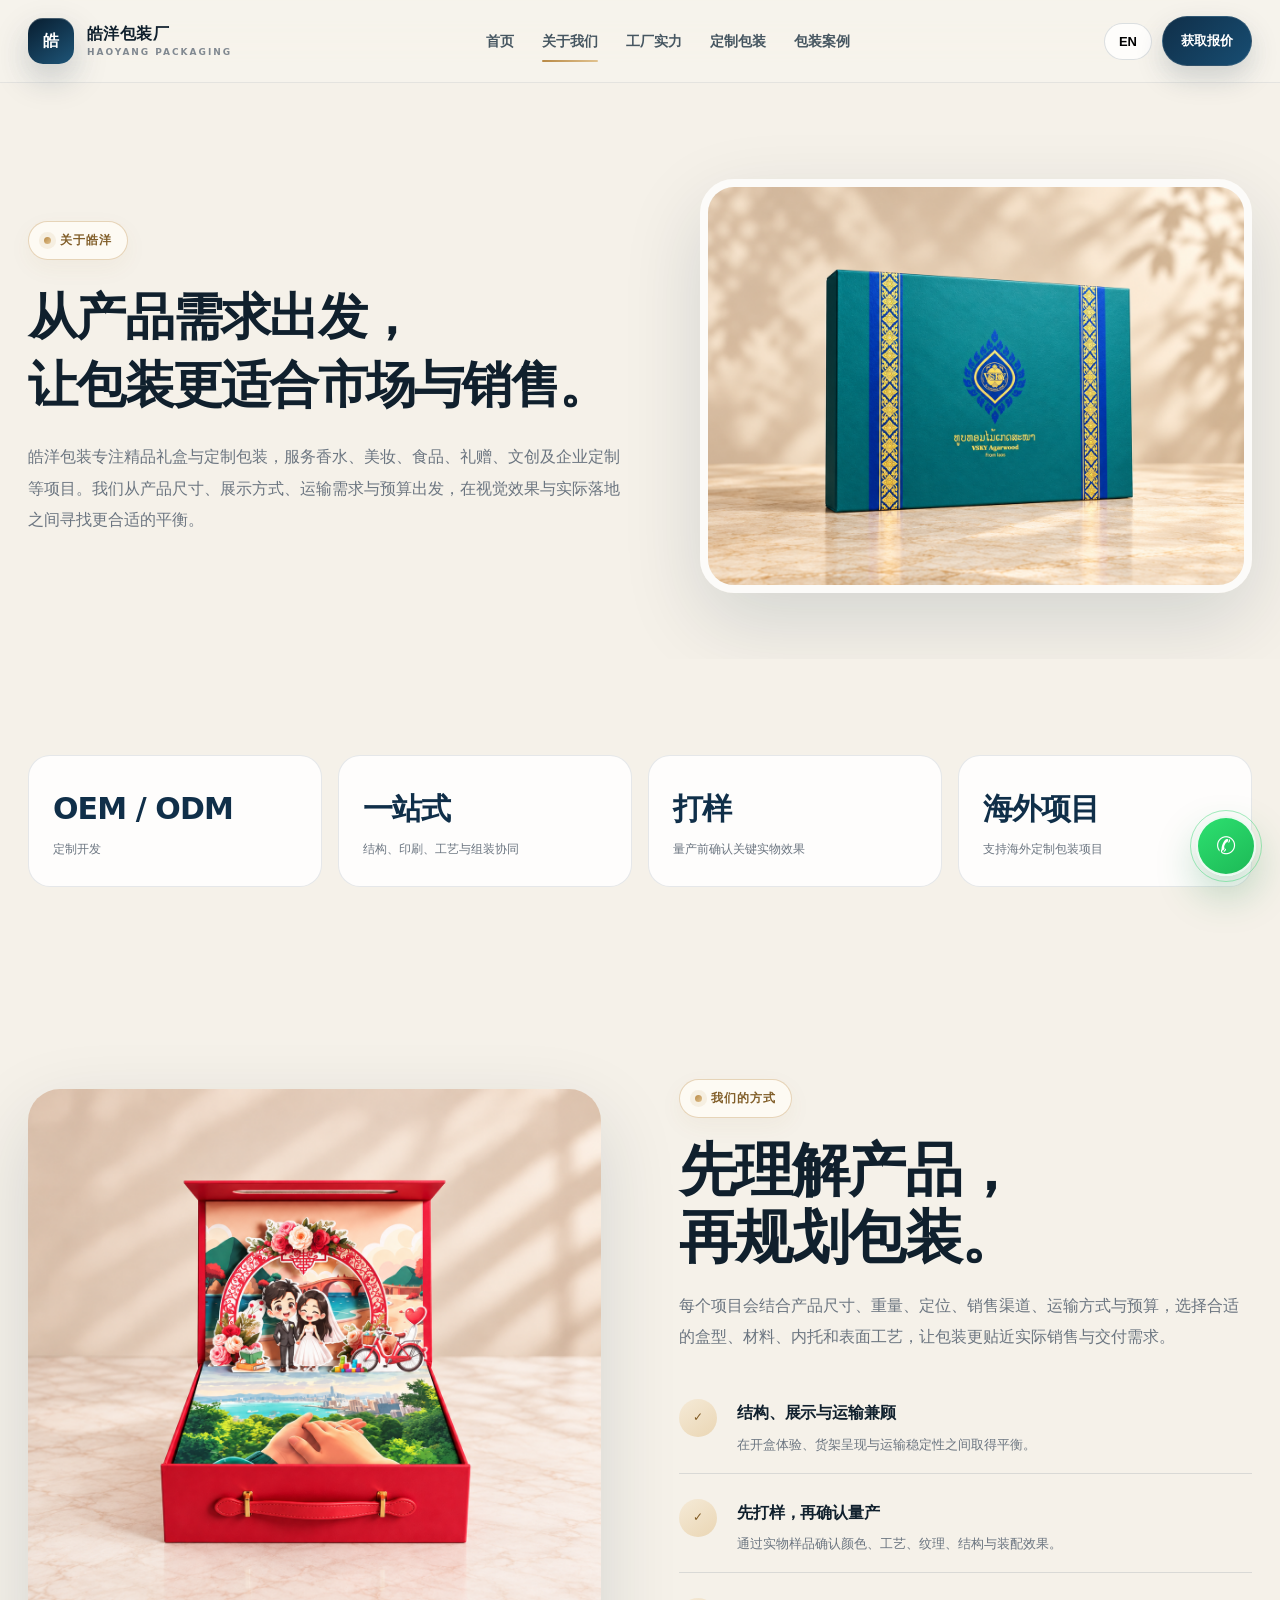
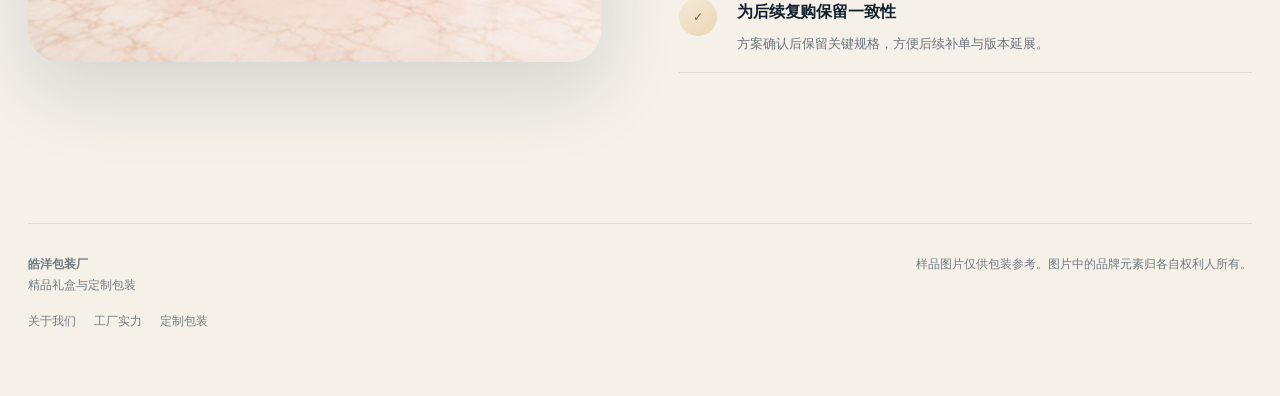
==== commit 6e719748: "Update about.html" ====
--- a/about.html
+++ b/about.html
@@ -1,2 +1,10 @@
 <!DOCTYPE html><html lang="zh-CN"><head><meta charset="UTF-8"><meta name="viewport" content="width=device-width,initial-scale=1"><title data-zh="关于皓洋包装 | 定制包装制造商" data-en="About Haoyang Packaging | Custom Packaging Manufacturer">关于皓洋包装 | 定制包装制造商</title><meta name="description" data-content-zh="了解皓洋包装如何从产品需求出发，规划结构、材料、工艺与量产流程。" data-content-en="Learn about Haoyang Packaging, our custom packaging approach, service scope and quality-focused workflow." content="了解皓洋包装如何从产品需求出发，规划结构、材料、工艺与量产流程。"><meta name="robots" content="index,follow,max-image-preview:large"><link rel="canonical" href="https://YOUR-DOMAIN.com/about.html"><meta property="og:type" content="website"><meta property="og:title" data-content-zh="关于皓洋包装 | 定制包装制造商" data-content-en="About Haoyang Packaging | Custom Packaging Manufacturer" content="关于皓洋包装 | 定制包装制造商"><meta property="og:description" data-content-zh="了解皓洋包装从产品需求、结构规划到打样量产的定制思路与服务方式。" data-content-en="Learn about Haoyang Packaging, our custom packaging approach, service scope and quality-focused workflow." content="了解皓洋包装从产品需求、结构规划到打样量产的定制思路与服务方式。"><meta property="og:image" content="assets/nyla-gold-white.jpg"><link rel="stylesheet" href="styles.css"><script type="application/ld+json">{"@context":"https://schema.org","@type":"Organization","name":"Haoyang Packaging","alternateName":"皓洋包装厂","url":"https://YOUR-DOMAIN.com","email":"sales@hayopack.com","telephone":"+86 17815714151","sameAs":[]}</script></head><body><nav class="nav"><div class="container nav-inner"><a class="brand" href="index.html"><span class="mark">皓</span><span><span data-common="brand">皓洋包装厂</span><small>HAOYANG PACKAGING</small></span></a><div class="nav-links"><a href="index.html" data-common="home">首页</a><a href="about.html" data-common="about">关于我们</a><a href="factory.html" data-common="factory">工厂实力</a><a href="custom-packaging.html" data-common="custom">定制包装</a><a href="index.html#gallery" data-common="cases">案例</a></div><div class="nav-actions"><button class="lang-toggle" id="langToggle">EN</button><a class="pill" href="index.html#contact" data-common="cta">获取包装方案</a></div></div></nav>
-<main><section class="page-hero"><div class="container inner"><div class="reveal"><span class="eyebrow" data-zh="关于皓洋" data-en="ABOUT HAOYANG">关于皓洋</span><h1 data-zh="从产品出发，<br>让包装更适合销售场景。" data-en="Built around your product,<br>designed for the market.">从产品出发，<br>让包装更适合销售场景。</h1><p data-zh="皓洋包装专注精品礼盒与定制包装，服务香水、美妆、食品、礼赠、文创及企业定制等项目。我们从产品尺寸、展示方式、运输需求与预算出发，在视觉效果与实际落地之间寻找更合适的平衡。" data-en="Haoyang Packaging focuses on premium gift boxes and custom packaging for perfume, beauty, food, gifting, creative products and corporate projects. Beyond visual presentation, we balance structure, transport, assembly, cost and the final unboxing experience.">皓洋包装专注精品礼盒与定制包装，服务香水、美妆、食品、礼赠、文创及企业定制等项目。我们从产品尺寸、展示方式、运输需求与预算出发，在视觉效果与实际落地之间寻找更合适的平衡。</p></div><img class="reveal" src="assets/agarwood-teal.jpg" alt="Haoyang Packaging sample" data-alt-zh="皓洋包装样品" data-alt-en="Haoyang Packaging sample"></div></section><section><div class="container stat-grid"><div class="stat reveal"><strong>OEM / ODM</strong><span data-zh="定制开发" data-en="Custom packaging development">定制开发</span></div><div class="stat reveal"><strong data-zh="一站式" data-en="1-stop">一站式</strong><span data-zh="结构、印刷、工艺与组装协同" data-en="Structure, print, finishing and assembly">结构、印刷、工艺与组装协同</span></div><div class="stat reveal"><strong data-zh="打样" data-en="Sample">打样</strong><span data-zh="量产前确认关键实物效果" data-en="Prototype before mass production">量产前确认关键实物效果</span></div><div class="stat reveal"><strong data-zh="海外项目" data-en="Global">海外项目</strong><span data-zh="支持海外定制包装项目" data-en="Support for overseas packaging projects">支持海外定制包装项目</span></div></div></section><section><div class="container split"><img class="reveal" src="assets/wedding-open.jpg" alt="custom gift box" data-alt-zh="定制礼盒" data-alt-en="custom gift box"><div class="reveal"><span class="eyebrow" data-zh="我们的方式" data-en="OUR APPROACH">我们的方式</span><h2 data-zh="先理解产品，再规划包装。" data-en="Understand the product before defining the packaging.">先理解产品，再规划包装。</h2><p data-zh="每个项目会结合产品尺寸、重量、定位、销售渠道、运输方式与预算，选择合适的盒型、材料、内托和表面工艺，让包装更贴近实际销售与交付需求。" data-en="Each project starts with product size, weight, positioning, budget, sales channel and shipping method. We then select the right box structure, paper, insert and finishing options to fit real sales and usage scenarios.">每个项目会结合产品尺寸、重量、定位、销售渠道、运输方式与预算，选择合适的盒型、材料、内托和表面工艺，让包装更贴近实际销售与交付需求。</p><div class="ticks"><div class="tick"><span>✓</span><div><h4 data-zh="结构、展示与运输兼顾" data-en="Structure Meets Presentation">结构、展示与运输兼顾</h4><p data-zh="在开盒体验、货架呈现与运输稳定性之间取得平衡。" data-en="Balance unboxing experience, shelf presentation and shipping stability.">在开盒体验、货架呈现与运输稳定性之间取得平衡。</p></div></div><div class="tick"><span>✓</span><div><h4 data-zh="先打样，再确认量产" data-en="Sample Before Mass Production">先打样，再确认量产</h4><p data-zh="通过实物样品确认颜色、工艺、纹理、结构与装配效果。" data-en="Confirm color, finishing area, texture and opening experience through physical samples.">通过实物样品确认颜色、工艺、纹理、结构与装配效果。</p></div></div><div class="tick"><span>✓</span><div><h4 data-zh="为后续复购保留一致性" data-en="Built for Repeat Orders">为后续复购保留一致性</h4><p data-zh="方案确认后保留关键规格，方便后续补单与版本延展。" data-en="Once the specification is established, repeat orders and future extensions can move more efficiently.">方案确认后保留关键规格，方便后续补单与版本延展。</p></div></div></div></div></div></section></main><footer><div class="container footer-grid"><div><strong data-common="brand">皓洋包装厂</strong><br><span data-common="footer">精品礼盒与定制包装</span><div class="footer-links"><a href="about.html" data-common="about">关于我们</a><a href="factory.html" data-common="factory">工厂实力</a><a href="custom-packaging.html" data-common="custom">定制包装</a></div></div><div class="disclaimer" data-zh="样品图片仅供包装参考。图片中的品牌元素归各自权利人所有。" data-en="Sample images are for packaging reference only. Brand elements belong to their respective owners.">样品图片仅供包装参考。图片中的品牌元素归各自权利人所有。</div></div></footer><a class="whatsapp" data-whatsapp href="#contact" aria-label="WhatsApp">✆</a><script src="site-config.js"></script><script src="main.js"></script></body></html>
+<main><section class="page-hero"><div class="container inner"><div class="reveal"><span class="eyebrow" data-zh="关于皓洋" data-en="ABOUT HAOYANG">关于皓洋</span><h1
+  style="font-size:clamp(34px,4.2vw,50px); line-height:1.35;"
+  data-zh="从产品需求出发，<br>让包装更适合市场与销售。"
+  data-en="<span style='font-size:clamp(28px,3.3vw,40px); line-height:1.35; display:inline-block;'>Built around your product,<br>designed for the market.</span>"
+>
+  从产品需求出发，<br>
+  让包装更适合市场与销售。
+</h1>
+  <p data-zh="皓洋包装专注精品礼盒与定制包装，服务香水、美妆、食品、礼赠、文创及企业定制等项目。我们从产品尺寸、展示方式、运输需求与预算出发，在视觉效果与实际落地之间寻找更合适的平衡。" data-en="Haoyang Packaging focuses on premium gift boxes and custom packaging for perfume, beauty, food, gifting, creative products and corporate projects. Beyond visual presentation, we balance structure, transport, assembly, cost and the final unboxing experience.">皓洋包装专注精品礼盒与定制包装，服务香水、美妆、食品、礼赠、文创及企业定制等项目。我们从产品尺寸、展示方式、运输需求与预算出发，在视觉效果与实际落地之间寻找更合适的平衡。</p></div><img class="reveal" src="assets/agarwood-teal.jpg" alt="Haoyang Packaging sample" data-alt-zh="皓洋包装样品" data-alt-en="Haoyang Packaging sample"></div></section><section><div class="container stat-grid"><div class="stat reveal"><strong>OEM / ODM</strong><span data-zh="定制开发" data-en="Custom packaging development">定制开发</span></div><div class="stat reveal"><strong data-zh="一站式" data-en="1-stop">一站式</strong><span data-zh="结构、印刷、工艺与组装协同" data-en="Structure, print, finishing and assembly">结构、印刷、工艺与组装协同</span></div><div class="stat reveal"><strong data-zh="打样" data-en="Sample">打样</strong><span data-zh="量产前确认关键实物效果" data-en="Prototype before mass production">量产前确认关键实物效果</span></div><div class="stat reveal"><strong data-zh="海外项目" data-en="Global">海外项目</strong><span data-zh="支持海外定制包装项目" data-en="Support for overseas packaging projects">支持海外定制包装项目</span></div></div></section><section><div class="container split"><img class="reveal" src="assets/wedding-open.jpg" alt="custom gift box" data-alt-zh="定制礼盒" data-alt-en="custom gift box"><div class="reveal"><span class="eyebrow" data-zh="我们的方式" data-en="OUR APPROACH">我们的方式</span><h2 data-zh="先理解产品，再规划包装。" data-en="Understand the product before defining the packaging.">先理解产品，再规划包装。</h2><p data-zh="每个项目会结合产品尺寸、重量、定位、销售渠道、运输方式与预算，选择合适的盒型、材料、内托和表面工艺，让包装更贴近实际销售与交付需求。" data-en="Each project starts with product size, weight, positioning, budget, sales channel and shipping method. We then select the right box structure, paper, insert and finishing options to fit real sales and usage scenarios.">每个项目会结合产品尺寸、重量、定位、销售渠道、运输方式与预算，选择合适的盒型、材料、内托和表面工艺，让包装更贴近实际销售与交付需求。</p><div class="ticks"><div class="tick"><span>✓</span><div><h4 data-zh="结构、展示与运输兼顾" data-en="Structure Meets Presentation">结构、展示与运输兼顾</h4><p data-zh="在开盒体验、货架呈现与运输稳定性之间取得平衡。" data-en="Balance unboxing experience, shelf presentation and shipping stability.">在开盒体验、货架呈现与运输稳定性之间取得平衡。</p></div></div><div class="tick"><span>✓</span><div><h4 data-zh="先打样，再确认量产" data-en="Sample Before Mass Production">先打样，再确认量产</h4><p data-zh="通过实物样品确认颜色、工艺、纹理、结构与装配效果。" data-en="Confirm color, finishing area, texture and opening experience through physical samples.">通过实物样品确认颜色、工艺、纹理、结构与装配效果。</p></div></div><div class="tick"><span>✓</span><div><h4 data-zh="为后续复购保留一致性" data-en="Built for Repeat Orders">为后续复购保留一致性</h4><p data-zh="方案确认后保留关键规格，方便后续补单与版本延展。" data-en="Once the specification is established, repeat orders and future extensions can move more efficiently.">方案确认后保留关键规格，方便后续补单与版本延展。</p></div></div></div></div></div></section></main><footer><div class="container footer-grid"><div><strong data-common="brand">皓洋包装厂</strong><br><span data-common="footer">精品礼盒与定制包装</span><div class="footer-links"><a href="about.html" data-common="about">关于我们</a><a href="factory.html" data-common="factory">工厂实力</a><a href="custom-packaging.html" data-common="custom">定制包装</a></div></div><div class="disclaimer" data-zh="样品图片仅供包装参考。图片中的品牌元素归各自权利人所有。" data-en="Sample images are for packaging reference only. Brand elements belong to their respective owners.">样品图片仅供包装参考。图片中的品牌元素归各自权利人所有。</div></div></footer><a class="whatsapp" data-whatsapp href="#contact" aria-label="WhatsApp">✆</a><script src="site-config.js"></script><script src="main.js"></script></body></html>
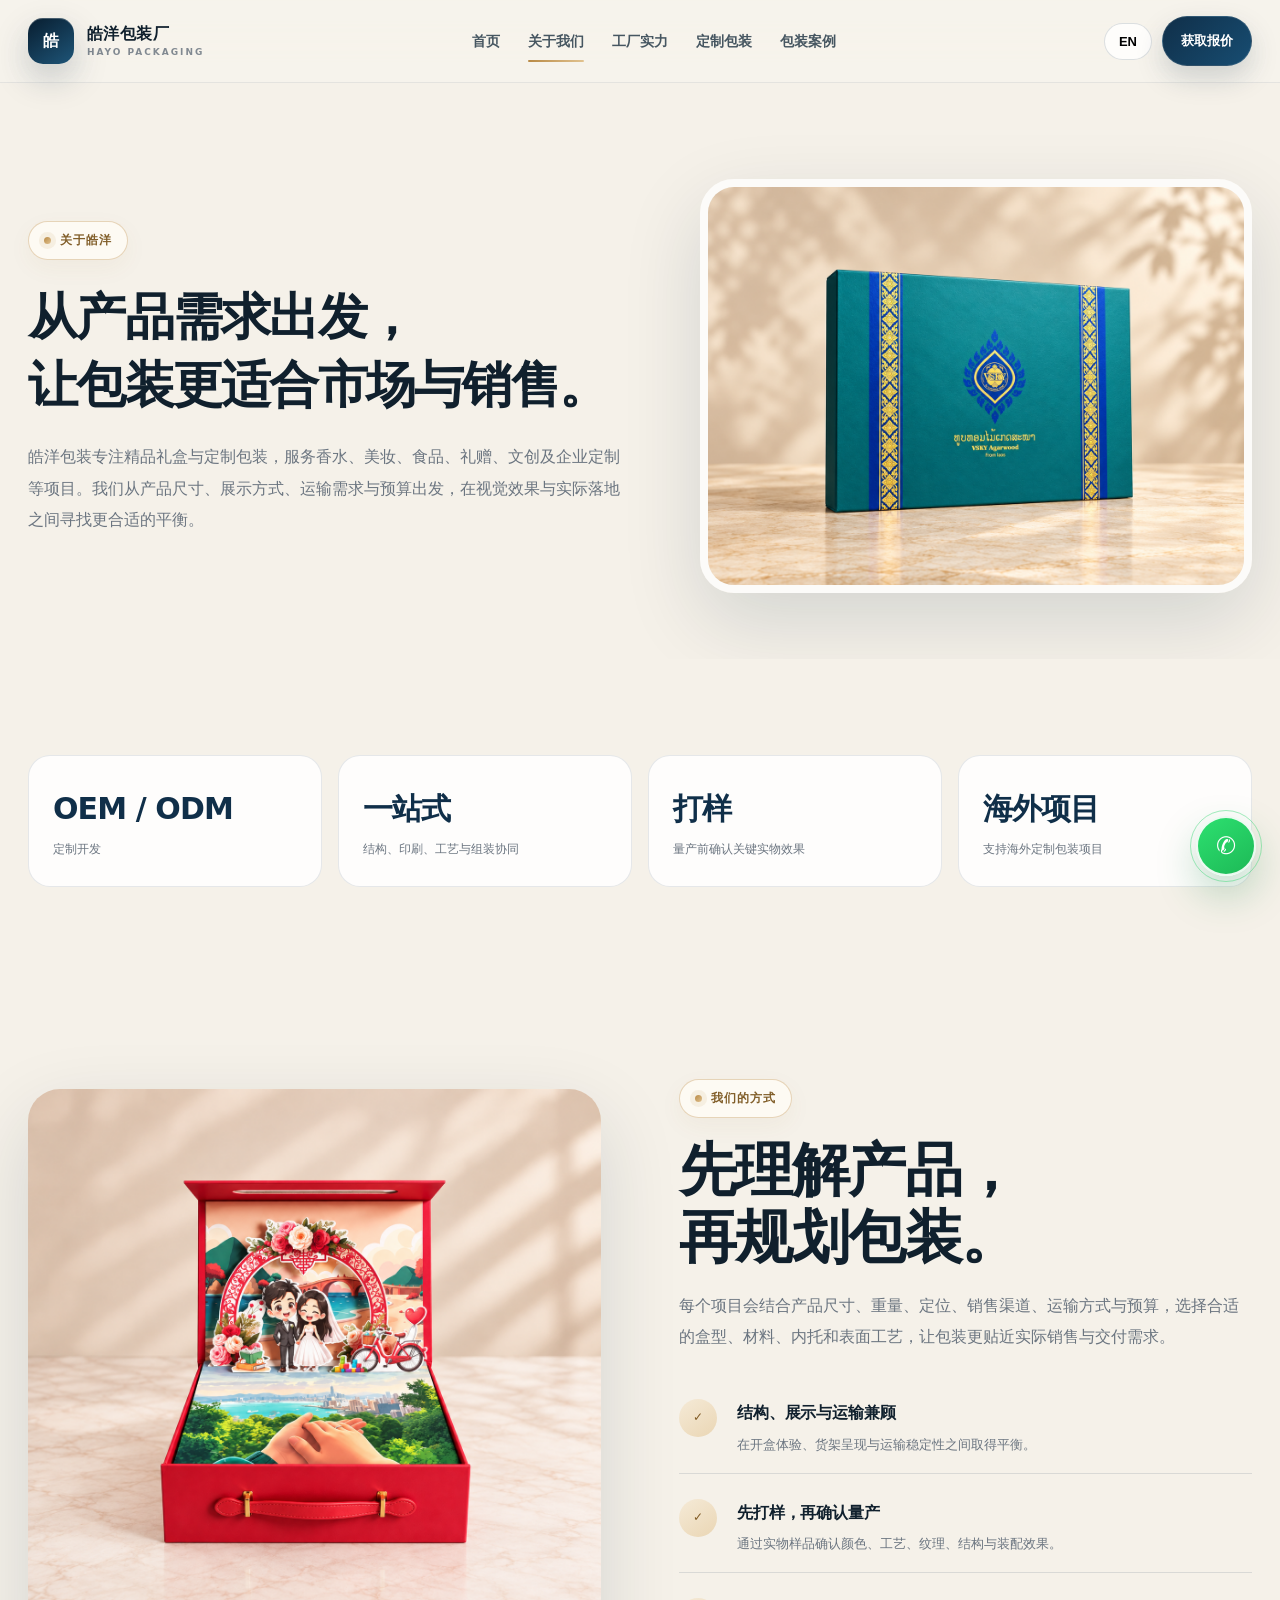
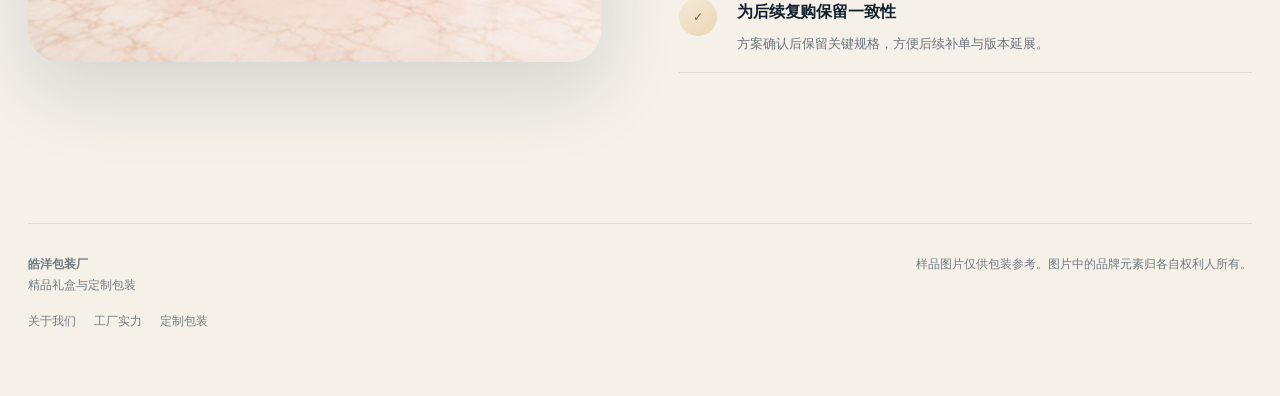
==== commit 1a5ccea1: "Change company name to HAYO PACKAGING Updated company name from '皓洋包装' to 'HAYO PACKAGING' in multip" ====
--- a/about.html
+++ b/about.html
@@ -1,4 +1,4 @@
-<!DOCTYPE html><html lang="zh-CN"><head><meta charset="UTF-8"><meta name="viewport" content="width=device-width,initial-scale=1"><title data-zh="关于皓洋包装 | 定制包装制造商" data-en="About Haoyang Packaging | Custom Packaging Manufacturer">关于皓洋包装 | 定制包装制造商</title><meta name="description" data-content-zh="了解皓洋包装如何从产品需求出发，规划结构、材料、工艺与量产流程。" data-content-en="Learn about Haoyang Packaging, our custom packaging approach, service scope and quality-focused workflow." content="了解皓洋包装如何从产品需求出发，规划结构、材料、工艺与量产流程。"><meta name="robots" content="index,follow,max-image-preview:large"><link rel="canonical" href="https://YOUR-DOMAIN.com/about.html"><meta property="og:type" content="website"><meta property="og:title" data-content-zh="关于皓洋包装 | 定制包装制造商" data-content-en="About Haoyang Packaging | Custom Packaging Manufacturer" content="关于皓洋包装 | 定制包装制造商"><meta property="og:description" data-content-zh="了解皓洋包装从产品需求、结构规划到打样量产的定制思路与服务方式。" data-content-en="Learn about Haoyang Packaging, our custom packaging approach, service scope and quality-focused workflow." content="了解皓洋包装从产品需求、结构规划到打样量产的定制思路与服务方式。"><meta property="og:image" content="assets/nyla-gold-white.jpg"><link rel="stylesheet" href="styles.css"><script type="application/ld+json">{"@context":"https://schema.org","@type":"Organization","name":"Haoyang Packaging","alternateName":"皓洋包装厂","url":"https://YOUR-DOMAIN.com","email":"sales@hayopack.com","telephone":"+86 17815714151","sameAs":[]}</script></head><body><nav class="nav"><div class="container nav-inner"><a class="brand" href="index.html"><span class="mark">皓</span><span><span data-common="brand">皓洋包装厂</span><small>HAOYANG PACKAGING</small></span></a><div class="nav-links"><a href="index.html" data-common="home">首页</a><a href="about.html" data-common="about">关于我们</a><a href="factory.html" data-common="factory">工厂实力</a><a href="custom-packaging.html" data-common="custom">定制包装</a><a href="index.html#gallery" data-common="cases">案例</a></div><div class="nav-actions"><button class="lang-toggle" id="langToggle">EN</button><a class="pill" href="index.html#contact" data-common="cta">获取包装方案</a></div></div></nav>
+<!DOCTYPE html><html lang="zh-CN"><head><meta charset="UTF-8"><meta name="viewport" content="width=device-width,initial-scale=1"><title data-zh="关于皓洋包装 | 定制包装制造商" data-en="About HAYO PACKAGING | Custom Packaging Manufacturer">关于皓洋包装 | 定制包装制造商</title><meta name="description" data-content-zh="了解皓洋包装如何从产品需求出发，规划结构、材料、工艺与量产流程。" data-content-en="Learn about HAYO PACKAGING, our custom packaging approach, service scope and quality-focused workflow." content="了解皓洋包装如何从产品需求出发，规划结构、材料、工艺与量产流程。"><meta name="robots" content="index,follow,max-image-preview:large"><link rel="canonical" href="https://YOUR-DOMAIN.com/about.html"><meta property="og:type" content="website"><meta property="og:title" data-content-zh="关于皓洋包装 | 定制包装制造商" data-content-en="About HAYO PACKAGING | Custom Packaging Manufacturer" content="关于皓洋包装 | 定制包装制造商"><meta property="og:description" data-content-zh="了解皓洋包装从产品需求、结构规划到打样量产的定制思路与服务方式。" data-content-en="Learn about HAYO PACKAGING, our custom packaging approach, service scope and quality-focused workflow." content="了解皓洋包装从产品需求、结构规划到打样量产的定制思路与服务方式。"><meta property="og:image" content="assets/nyla-gold-white.jpg"><link rel="stylesheet" href="styles.css"><script type="application/ld+json">{"@context":"https://schema.org","@type":"Organization","name":"HAYO PACKAGING","alternateName":"皓洋包装厂","url":"https://YOUR-DOMAIN.com","email":"sales@hayopack.com","telephone":"+86 17815714151","sameAs":[]}</script></head><body><nav class="nav"><div class="container nav-inner"><a class="brand" href="index.html"><span class="mark">皓</span><span><span data-common="brand">皓洋包装厂</span><small>HAYO PACKAGING</small></span></a><div class="nav-links"><a href="index.html" data-common="home">首页</a><a href="about.html" data-common="about">关于我们</a><a href="factory.html" data-common="factory">工厂实力</a><a href="custom-packaging.html" data-common="custom">定制包装</a><a href="index.html#gallery" data-common="cases">案例</a></div><div class="nav-actions"><button class="lang-toggle" id="langToggle">EN</button><a class="pill" href="index.html#contact" data-common="cta">获取包装方案</a></div></div></nav>
 <main><section class="page-hero"><div class="container inner"><div class="reveal"><span class="eyebrow" data-zh="关于皓洋" data-en="ABOUT HAOYANG">关于皓洋</span><h1
   style="font-size:clamp(34px,4.2vw,50px); line-height:1.35;"
   data-zh="从产品需求出发，<br>让包装更适合市场与销售。"
@@ -7,4 +7,4 @@
   从产品需求出发，<br>
   让包装更适合市场与销售。
 </h1>
-  <p data-zh="皓洋包装专注精品礼盒与定制包装，服务香水、美妆、食品、礼赠、文创及企业定制等项目。我们从产品尺寸、展示方式、运输需求与预算出发，在视觉效果与实际落地之间寻找更合适的平衡。" data-en="Haoyang Packaging focuses on premium gift boxes and custom packaging for perfume, beauty, food, gifting, creative products and corporate projects. Beyond visual presentation, we balance structure, transport, assembly, cost and the final unboxing experience.">皓洋包装专注精品礼盒与定制包装，服务香水、美妆、食品、礼赠、文创及企业定制等项目。我们从产品尺寸、展示方式、运输需求与预算出发，在视觉效果与实际落地之间寻找更合适的平衡。</p></div><img class="reveal" src="assets/agarwood-teal.jpg" alt="Haoyang Packaging sample" data-alt-zh="皓洋包装样品" data-alt-en="Haoyang Packaging sample"></div></section><section><div class="container stat-grid"><div class="stat reveal"><strong>OEM / ODM</strong><span data-zh="定制开发" data-en="Custom packaging development">定制开发</span></div><div class="stat reveal"><strong data-zh="一站式" data-en="1-stop">一站式</strong><span data-zh="结构、印刷、工艺与组装协同" data-en="Structure, print, finishing and assembly">结构、印刷、工艺与组装协同</span></div><div class="stat reveal"><strong data-zh="打样" data-en="Sample">打样</strong><span data-zh="量产前确认关键实物效果" data-en="Prototype before mass production">量产前确认关键实物效果</span></div><div class="stat reveal"><strong data-zh="海外项目" data-en="Global">海外项目</strong><span data-zh="支持海外定制包装项目" data-en="Support for overseas packaging projects">支持海外定制包装项目</span></div></div></section><section><div class="container split"><img class="reveal" src="assets/wedding-open.jpg" alt="custom gift box" data-alt-zh="定制礼盒" data-alt-en="custom gift box"><div class="reveal"><span class="eyebrow" data-zh="我们的方式" data-en="OUR APPROACH">我们的方式</span><h2 data-zh="先理解产品，再规划包装。" data-en="Understand the product before defining the packaging.">先理解产品，再规划包装。</h2><p data-zh="每个项目会结合产品尺寸、重量、定位、销售渠道、运输方式与预算，选择合适的盒型、材料、内托和表面工艺，让包装更贴近实际销售与交付需求。" data-en="Each project starts with product size, weight, positioning, budget, sales channel and shipping method. We then select the right box structure, paper, insert and finishing options to fit real sales and usage scenarios.">每个项目会结合产品尺寸、重量、定位、销售渠道、运输方式与预算，选择合适的盒型、材料、内托和表面工艺，让包装更贴近实际销售与交付需求。</p><div class="ticks"><div class="tick"><span>✓</span><div><h4 data-zh="结构、展示与运输兼顾" data-en="Structure Meets Presentation">结构、展示与运输兼顾</h4><p data-zh="在开盒体验、货架呈现与运输稳定性之间取得平衡。" data-en="Balance unboxing experience, shelf presentation and shipping stability.">在开盒体验、货架呈现与运输稳定性之间取得平衡。</p></div></div><div class="tick"><span>✓</span><div><h4 data-zh="先打样，再确认量产" data-en="Sample Before Mass Production">先打样，再确认量产</h4><p data-zh="通过实物样品确认颜色、工艺、纹理、结构与装配效果。" data-en="Confirm color, finishing area, texture and opening experience through physical samples.">通过实物样品确认颜色、工艺、纹理、结构与装配效果。</p></div></div><div class="tick"><span>✓</span><div><h4 data-zh="为后续复购保留一致性" data-en="Built for Repeat Orders">为后续复购保留一致性</h4><p data-zh="方案确认后保留关键规格，方便后续补单与版本延展。" data-en="Once the specification is established, repeat orders and future extensions can move more efficiently.">方案确认后保留关键规格，方便后续补单与版本延展。</p></div></div></div></div></div></section></main><footer><div class="container footer-grid"><div><strong data-common="brand">皓洋包装厂</strong><br><span data-common="footer">精品礼盒与定制包装</span><div class="footer-links"><a href="about.html" data-common="about">关于我们</a><a href="factory.html" data-common="factory">工厂实力</a><a href="custom-packaging.html" data-common="custom">定制包装</a></div></div><div class="disclaimer" data-zh="样品图片仅供包装参考。图片中的品牌元素归各自权利人所有。" data-en="Sample images are for packaging reference only. Brand elements belong to their respective owners.">样品图片仅供包装参考。图片中的品牌元素归各自权利人所有。</div></div></footer><a class="whatsapp" data-whatsapp href="#contact" aria-label="WhatsApp">✆</a><script src="site-config.js"></script><script src="main.js"></script></body></html>
+  <p data-zh="皓洋包装专注精品礼盒与定制包装，服务香水、美妆、食品、礼赠、文创及企业定制等项目。我们从产品尺寸、展示方式、运输需求与预算出发，在视觉效果与实际落地之间寻找更合适的平衡。" data-en="HAYO PACKAGING focuses on premium gift boxes and custom packaging for perfume, beauty, food, gifting, creative products and corporate projects. Beyond visual presentation, we balance structure, transport, assembly, cost and the final unboxing experience.">皓洋包装专注精品礼盒与定制包装，服务香水、美妆、食品、礼赠、文创及企业定制等项目。我们从产品尺寸、展示方式、运输需求与预算出发，在视觉效果与实际落地之间寻找更合适的平衡。</p></div><img class="reveal" src="assets/agarwood-teal.jpg" alt="HAYO PACKAGING sample" data-alt-zh="皓洋包装样品" data-alt-en="HAYO PACKAGING sample"></div></section><section><div class="container stat-grid"><div class="stat reveal"><strong>OEM / ODM</strong><span data-zh="定制开发" data-en="Custom packaging development">定制开发</span></div><div class="stat reveal"><strong data-zh="一站式" data-en="1-stop">一站式</strong><span data-zh="结构、印刷、工艺与组装协同" data-en="Structure, print, finishing and assembly">结构、印刷、工艺与组装协同</span></div><div class="stat reveal"><strong data-zh="打样" data-en="Sample">打样</strong><span data-zh="量产前确认关键实物效果" data-en="Prototype before mass production">量产前确认关键实物效果</span></div><div class="stat reveal"><strong data-zh="海外项目" data-en="Global">海外项目</strong><span data-zh="支持海外定制包装项目" data-en="Support for overseas packaging projects">支持海外定制包装项目</span></div></div></section><section><div class="container split"><img class="reveal" src="assets/wedding-open.jpg" alt="custom gift box" data-alt-zh="定制礼盒" data-alt-en="custom gift box"><div class="reveal"><span class="eyebrow" data-zh="我们的方式" data-en="OUR APPROACH">我们的方式</span><h2 data-zh="先理解产品，再规划包装。" data-en="Understand the product before defining the packaging.">先理解产品，再规划包装。</h2><p data-zh="每个项目会结合产品尺寸、重量、定位、销售渠道、运输方式与预算，选择合适的盒型、材料、内托和表面工艺，让包装更贴近实际销售与交付需求。" data-en="Each project starts with product size, weight, positioning, budget, sales channel and shipping method. We then select the right box structure, paper, insert and finishing options to fit real sales and usage scenarios.">每个项目会结合产品尺寸、重量、定位、销售渠道、运输方式与预算，选择合适的盒型、材料、内托和表面工艺，让包装更贴近实际销售与交付需求。</p><div class="ticks"><div class="tick"><span>✓</span><div><h4 data-zh="结构、展示与运输兼顾" data-en="Structure Meets Presentation">结构、展示与运输兼顾</h4><p data-zh="在开盒体验、货架呈现与运输稳定性之间取得平衡。" data-en="Balance unboxing experience, shelf presentation and shipping stability.">在开盒体验、货架呈现与运输稳定性之间取得平衡。</p></div></div><div class="tick"><span>✓</span><div><h4 data-zh="先打样，再确认量产" data-en="Sample Before Mass Production">先打样，再确认量产</h4><p data-zh="通过实物样品确认颜色、工艺、纹理、结构与装配效果。" data-en="Confirm color, finishing area, texture and opening experience through physical samples.">通过实物样品确认颜色、工艺、纹理、结构与装配效果。</p></div></div><div class="tick"><span>✓</span><div><h4 data-zh="为后续复购保留一致性" data-en="Built for Repeat Orders">为后续复购保留一致性</h4><p data-zh="方案确认后保留关键规格，方便后续补单与版本延展。" data-en="Once the specification is established, repeat orders and future extensions can move more efficiently.">方案确认后保留关键规格，方便后续补单与版本延展。</p></div></div></div></div></div></section></main><footer><div class="container footer-grid"><div><strong data-common="brand">皓洋包装厂</strong><br><span data-common="footer">精品礼盒与定制包装</span><div class="footer-links"><a href="about.html" data-common="about">关于我们</a><a href="factory.html" data-common="factory">工厂实力</a><a href="custom-packaging.html" data-common="custom">定制包装</a></div></div><div class="disclaimer" data-zh="样品图片仅供包装参考。图片中的品牌元素归各自权利人所有。" data-en="Sample images are for packaging reference only. Brand elements belong to their respective owners.">样品图片仅供包装参考。图片中的品牌元素归各自权利人所有。</div></div></footer><a class="whatsapp" data-whatsapp href="#contact" aria-label="WhatsApp">✆</a><script src="site-config.js"></script><script src="main.js"></script></body></html>
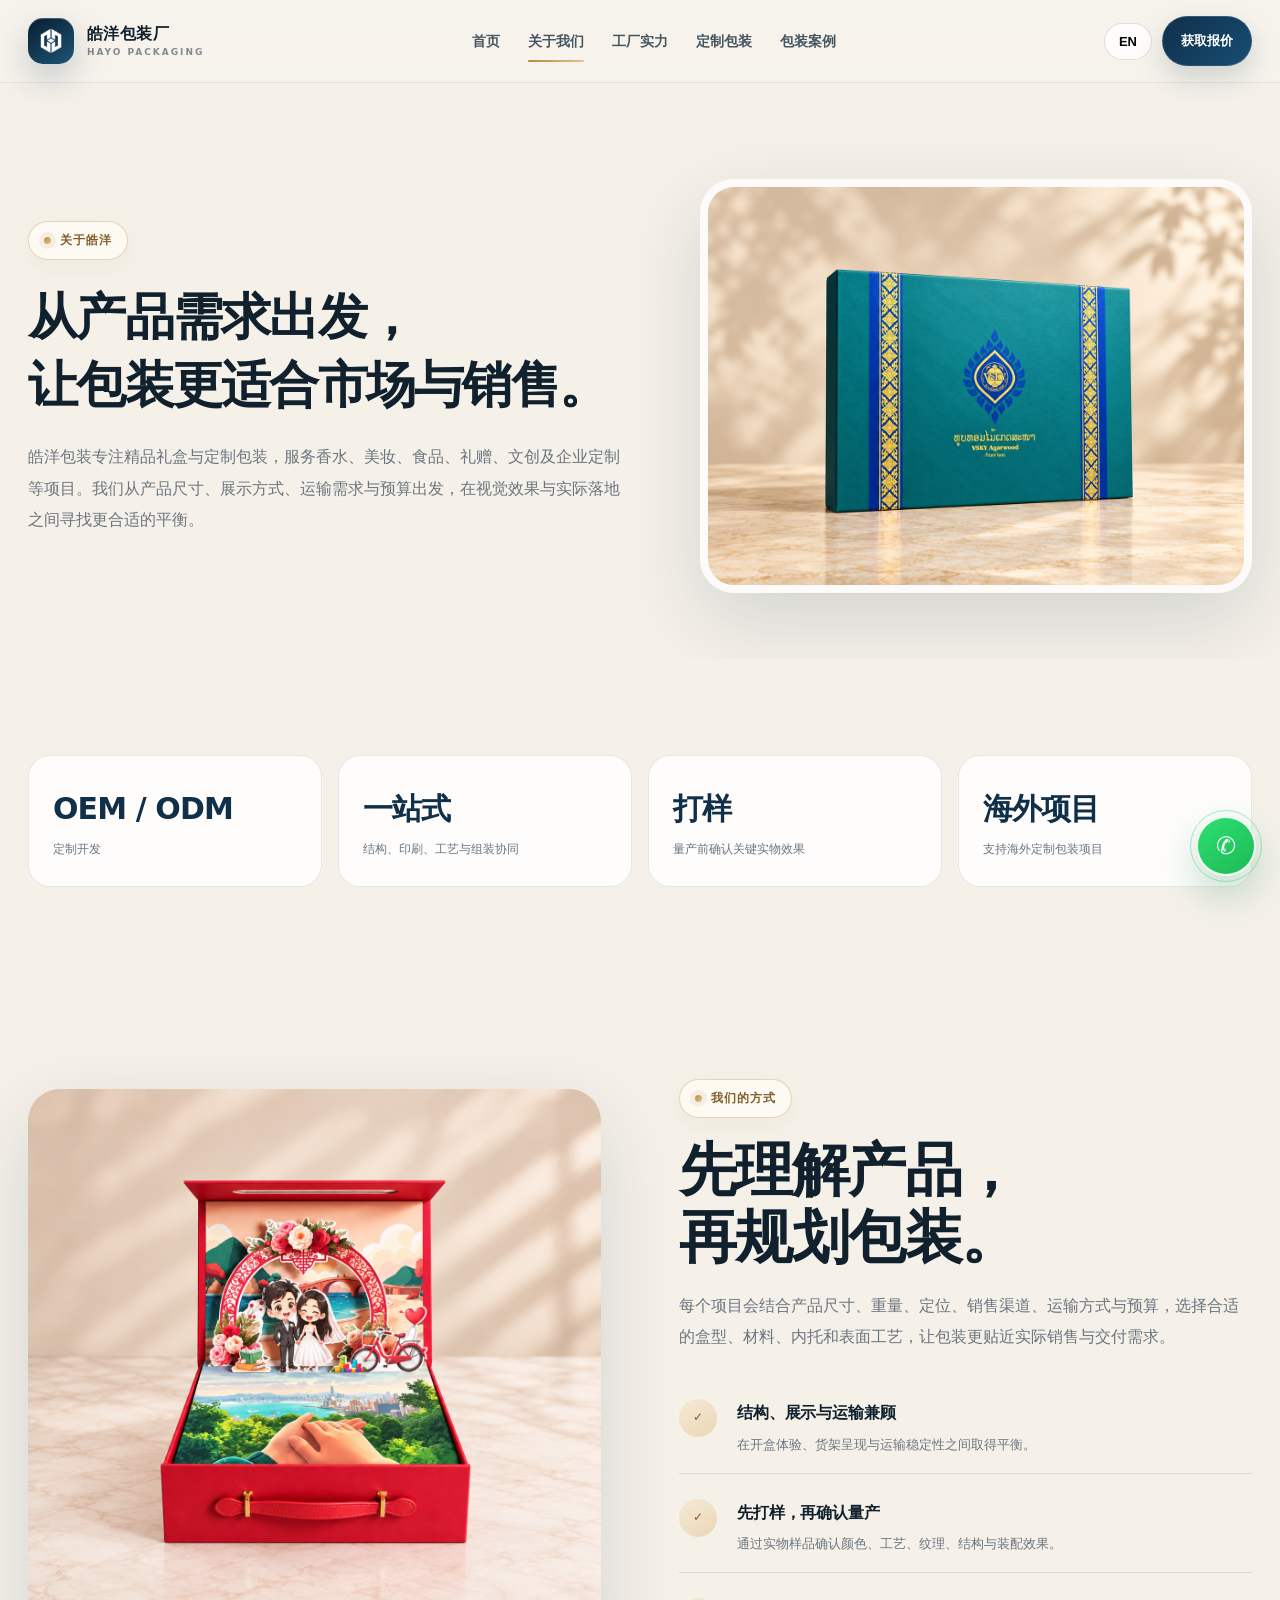
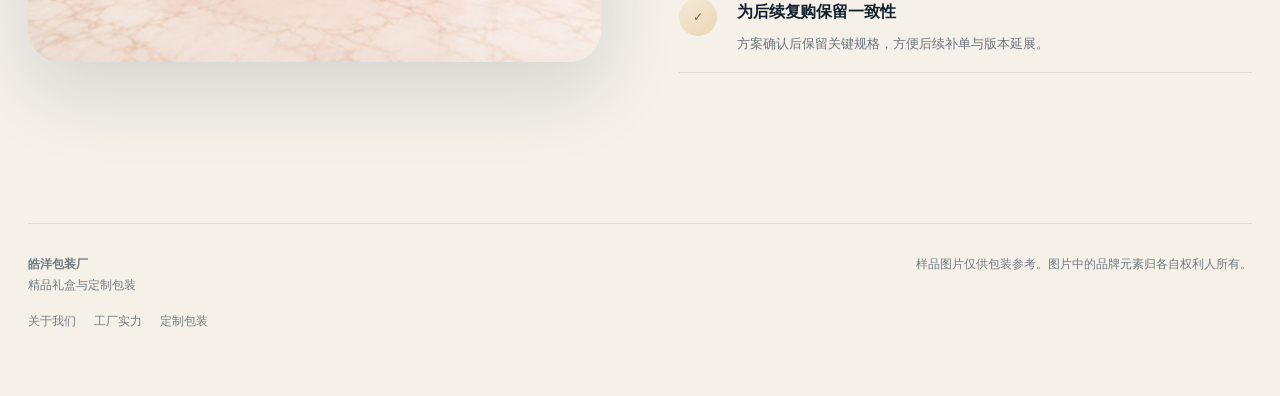
==== commit 1cfdd19b: "Fix HTML encoding issues in about.html" ====
--- a/about.html
+++ b/about.html
@@ -1,5 +1,5 @@
-<!DOCTYPE html><html lang="zh-CN"><head><meta charset="UTF-8"><meta name="viewport" content="width=device-width,initial-scale=1"><title data-zh="关于皓洋包装 | 定制包装制造商" data-en="About HAYO PACKAGING | Custom Packaging Manufacturer">关于皓洋包装 | 定制包装制造商</title><meta name="description" data-content-zh="了解皓洋包装如何从产品需求出发，规划结构、材料、工艺与量产流程。" data-content-en="Learn about HAYO PACKAGING, our custom packaging approach, service scope and quality-focused workflow." content="了解皓洋包装如何从产品需求出发，规划结构、材料、工艺与量产流程。"><meta name="robots" content="index,follow,max-image-preview:large"><link rel="canonical" href="https://YOUR-DOMAIN.com/about.html"><meta property="og:type" content="website"><meta property="og:title" data-content-zh="关于皓洋包装 | 定制包装制造商" data-content-en="About HAYO PACKAGING | Custom Packaging Manufacturer" content="关于皓洋包装 | 定制包装制造商"><meta property="og:description" data-content-zh="了解皓洋包装从产品需求、结构规划到打样量产的定制思路与服务方式。" data-content-en="Learn about HAYO PACKAGING, our custom packaging approach, service scope and quality-focused workflow." content="了解皓洋包装从产品需求、结构规划到打样量产的定制思路与服务方式。"><meta property="og:image" content="assets/nyla-gold-white.jpg"><link rel="stylesheet" href="styles.css"><script type="application/ld+json">{"@context":"https://schema.org","@type":"Organization","name":"HAYO PACKAGING","alternateName":"皓洋包装厂","url":"https://YOUR-DOMAIN.com","email":"sales@hayopack.com","telephone":"+86 17815714151","sameAs":[]}</script></head><body><nav class="nav"><div class="container nav-inner"><a class="brand" href="index.html"><span class="mark">皓</span><span><span data-common="brand">皓洋包装厂</span><small>HAYO PACKAGING</small></span></a><div class="nav-links"><a href="index.html" data-common="home">首页</a><a href="about.html" data-common="about">关于我们</a><a href="factory.html" data-common="factory">工厂实力</a><a href="custom-packaging.html" data-common="custom">定制包装</a><a href="index.html#gallery" data-common="cases">案例</a></div><div class="nav-actions"><button class="lang-toggle" id="langToggle">EN</button><a class="pill" href="index.html#contact" data-common="cta">获取包装方案</a></div></div></nav>
-<main><section class="page-hero"><div class="container inner"><div class="reveal"><span class="eyebrow" data-zh="关于皓洋" data-en="ABOUT HAOYANG">关于皓洋</span><h1
+<!DOCTYPE html><html lang="zh-CN"><head><meta charset="UTF-8"><meta name="viewport" content="width=device-width,initial-scale=1"><title data-zh="关于皓洋包装 | 定制包装制造商" data-en="About HAYO PACKAGING | Custom Packaging Manufacturer">关于皓洋包装 | 定制包装制造商</title><meta name="description" data-content-zh="了解皓洋包装如何从产品需求出发，规划结构、材料、工艺与量产流程。" data-content-en="Learn about HAYO PACKAGING, our custom packaging approach, service scope and quality-focused workflow." content="了解皓洋包装如何从产品需求出发，规划结构、材料、工艺与量产流程。"><meta name="robots" content="index,follow,max-image-preview:large"><link rel="canonical" href="https://YOUR-DOMAIN.com/about.html"><meta property="og:type" content="website"><meta property="og:title" data-content-zh="关于皓洋包装 | 定制包装制造商" data-content-en="About HAYO PACKAGING | Custom Packaging Manufacturer" content="关于皓洋包装 | 定制包装制造商"><meta property="og:description" data-content-zh="了解皓洋包装从产品需求、结构规划到打样量产的定制思路与服务方式。" data-content-en="Learn about HAYO PACKAGING, our custom packaging approach, service scope and quality-focused workflow." content="了解皓洋包装从产品需求、结构规划到打样量产的定制思路与服务方式。"><meta property="og:image" content="assets/nyla-gold-white.jpg"><link rel="stylesheet" href="styles.css"><script type="application/ld+json">{"@context":"https://schema.org","@type":"Organization","name":"HAYO PACKAGING","alternateName":"皓洋包装厂","url":"https://YOUR-DOMAIN.com","email":"sales@hayopack.com","telephone":"+86 17815714151","sameAs":[]}</script></head><body><nav class="nav"><div class="container nav-inner"><a class="brand" href="index.html"><span class="mark"><img src="assets/logo.png" alt="Hayo Packaging Logo"></span><span><span data-common="brand">皓洋包装厂</span><small>HAYO PACKAGING</small></span></a><div class="nav-links"><a href="index.html" data-common="home">首页</a><a href="about.html" data-common="about">关于我们</a><a href="factory.html" data-common="factory">工厂实力</a><a href="custom-packaging.html" data-common="custom">定制包装</a><a href="index.html#gallery" data-common="cases">案例</a></div><div class="nav-actions"><button class="lang-toggle" id="langToggle">EN</button><a class="pill" href="index.html#contact" data-common="cta">获取包装方案</a></div></div></nav>
+<main><section class="page-hero"><div class="container inner"><div class="reveal"><span class="eyebrow" data-zh="关于皓洋" data-en="ABOUT HAYO">关于皓洋</span><h1
   style="font-size:clamp(34px,4.2vw,50px); line-height:1.35;"
   data-zh="从产品需求出发，<br>让包装更适合市场与销售。"
   data-en="<span style='font-size:clamp(28px,3.3vw,40px); line-height:1.35; display:inline-block;'>Built around your product,<br>designed for the market.</span>"
@@ -7,4 +7,4 @@
   从产品需求出发，<br>
   让包装更适合市场与销售。
 </h1>
-  <p data-zh="皓洋包装专注精品礼盒与定制包装，服务香水、美妆、食品、礼赠、文创及企业定制等项目。我们从产品尺寸、展示方式、运输需求与预算出发，在视觉效果与实际落地之间寻找更合适的平衡。" data-en="HAYO PACKAGING focuses on premium gift boxes and custom packaging for perfume, beauty, food, gifting, creative products and corporate projects. Beyond visual presentation, we balance structure, transport, assembly, cost and the final unboxing experience.">皓洋包装专注精品礼盒与定制包装，服务香水、美妆、食品、礼赠、文创及企业定制等项目。我们从产品尺寸、展示方式、运输需求与预算出发，在视觉效果与实际落地之间寻找更合适的平衡。</p></div><img class="reveal" src="assets/agarwood-teal.jpg" alt="HAYO PACKAGING sample" data-alt-zh="皓洋包装样品" data-alt-en="HAYO PACKAGING sample"></div></section><section><div class="container stat-grid"><div class="stat reveal"><strong>OEM / ODM</strong><span data-zh="定制开发" data-en="Custom packaging development">定制开发</span></div><div class="stat reveal"><strong data-zh="一站式" data-en="1-stop">一站式</strong><span data-zh="结构、印刷、工艺与组装协同" data-en="Structure, print, finishing and assembly">结构、印刷、工艺与组装协同</span></div><div class="stat reveal"><strong data-zh="打样" data-en="Sample">打样</strong><span data-zh="量产前确认关键实物效果" data-en="Prototype before mass production">量产前确认关键实物效果</span></div><div class="stat reveal"><strong data-zh="海外项目" data-en="Global">海外项目</strong><span data-zh="支持海外定制包装项目" data-en="Support for overseas packaging projects">支持海外定制包装项目</span></div></div></section><section><div class="container split"><img class="reveal" src="assets/wedding-open.jpg" alt="custom gift box" data-alt-zh="定制礼盒" data-alt-en="custom gift box"><div class="reveal"><span class="eyebrow" data-zh="我们的方式" data-en="OUR APPROACH">我们的方式</span><h2 data-zh="先理解产品，再规划包装。" data-en="Understand the product before defining the packaging.">先理解产品，再规划包装。</h2><p data-zh="每个项目会结合产品尺寸、重量、定位、销售渠道、运输方式与预算，选择合适的盒型、材料、内托和表面工艺，让包装更贴近实际销售与交付需求。" data-en="Each project starts with product size, weight, positioning, budget, sales channel and shipping method. We then select the right box structure, paper, insert and finishing options to fit real sales and usage scenarios.">每个项目会结合产品尺寸、重量、定位、销售渠道、运输方式与预算，选择合适的盒型、材料、内托和表面工艺，让包装更贴近实际销售与交付需求。</p><div class="ticks"><div class="tick"><span>✓</span><div><h4 data-zh="结构、展示与运输兼顾" data-en="Structure Meets Presentation">结构、展示与运输兼顾</h4><p data-zh="在开盒体验、货架呈现与运输稳定性之间取得平衡。" data-en="Balance unboxing experience, shelf presentation and shipping stability.">在开盒体验、货架呈现与运输稳定性之间取得平衡。</p></div></div><div class="tick"><span>✓</span><div><h4 data-zh="先打样，再确认量产" data-en="Sample Before Mass Production">先打样，再确认量产</h4><p data-zh="通过实物样品确认颜色、工艺、纹理、结构与装配效果。" data-en="Confirm color, finishing area, texture and opening experience through physical samples.">通过实物样品确认颜色、工艺、纹理、结构与装配效果。</p></div></div><div class="tick"><span>✓</span><div><h4 data-zh="为后续复购保留一致性" data-en="Built for Repeat Orders">为后续复购保留一致性</h4><p data-zh="方案确认后保留关键规格，方便后续补单与版本延展。" data-en="Once the specification is established, repeat orders and future extensions can move more efficiently.">方案确认后保留关键规格，方便后续补单与版本延展。</p></div></div></div></div></div></section></main><footer><div class="container footer-grid"><div><strong data-common="brand">皓洋包装厂</strong><br><span data-common="footer">精品礼盒与定制包装</span><div class="footer-links"><a href="about.html" data-common="about">关于我们</a><a href="factory.html" data-common="factory">工厂实力</a><a href="custom-packaging.html" data-common="custom">定制包装</a></div></div><div class="disclaimer" data-zh="样品图片仅供包装参考。图片中的品牌元素归各自权利人所有。" data-en="Sample images are for packaging reference only. Brand elements belong to their respective owners.">样品图片仅供包装参考。图片中的品牌元素归各自权利人所有。</div></div></footer><a class="whatsapp" data-whatsapp href="#contact" aria-label="WhatsApp">✆</a><script src="site-config.js"></script><script src="main.js"></script></body></html>
+  <p data-zh="皓洋包装专注精品礼盒与定制包装，服务香水、美妆、食品、礼赠、文创及企业定制等项目。我们从产品尺寸、展示方式、运输需求与预算出发，在视觉效果与实际落地之间寻找更合适的平衡。" data-en="Hayo Packing focuses on premium gift boxes and custom packaging for perfume, beauty, food, gifting, creative products and corporate projects. Beyond visual presentation, we balance structure, transport, assembly, cost and the final unboxing experience.">皓洋包装专注精品礼盒与定制包装，服务香水、美妆、食品、礼赠、文创及企业定制等项目。我们从产品尺寸、展示方式、运输需求与预算出发，在视觉效果与实际落地之间寻找更合适的平衡。</p></div><img class="reveal" src="assets/agarwood-teal.jpg" alt="HAYO PACKAGING sample" data-alt-zh="皓洋包装样品" data-alt-en="HAYO PACKAGING sample"></div></section><section><div class="container stat-grid"><div class="stat reveal"><strong>OEM / ODM</strong><span data-zh="定制开发" data-en="Custom packaging development">定制开发</span></div><div class="stat reveal"><strong data-zh="一站式" data-en="1-stop">一站式</strong><span data-zh="结构、印刷、工艺与组装协同" data-en="Structure, print, finishing and assembly">结构、印刷、工艺与组装协同</span></div><div class="stat reveal"><strong data-zh="打样" data-en="Sample">打样</strong><span data-zh="量产前确认关键实物效果" data-en="Prototype before mass production">量产前确认关键实物效果</span></div><div class="stat reveal"><strong data-zh="海外项目" data-en="Global">海外项目</strong><span data-zh="支持海外定制包装项目" data-en="Support for overseas packaging projects">支持海外定制包装项目</span></div></div></section><section><div class="container split"><img class="reveal" src="assets/wedding-open.jpg" alt="custom gift box" data-alt-zh="定制礼盒" data-alt-en="custom gift box"><div class="reveal"><span class="eyebrow" data-zh="我们的方式" data-en="OUR APPROACH">我们的方式</span><h2 data-zh="先理解产品，再规划包装。" data-en="Understand the product before defining the packaging.">先理解产品，再规划包装。</h2><p data-zh="每个项目会结合产品尺寸、重量、定位、销售渠道、运输方式与预算，选择合适的盒型、材料、内托和表面工艺，让包装更贴近实际销售与交付需求。" data-en="Each project starts with product size, weight, positioning, budget, sales channel and shipping method. We then select the right box structure, paper, insert and finishing options to fit real sales and usage scenarios.">每个项目会结合产品尺寸、重量、定位、销售渠道、运输方式与预算，选择合适的盒型、材料、内托和表面工艺，让包装更贴近实际销售与交付需求。</p><div class="ticks"><div class="tick"><span>✓</span><div><h4 data-zh="结构、展示与运输兼顾" data-en="Structure Meets Presentation">结构、展示与运输兼顾</h4><p data-zh="在开盒体验、货架呈现与运输稳定性之间取得平衡。" data-en="Balance unboxing experience, shelf presentation and shipping stability.">在开盒体验、货架呈现与运输稳定性之间取得平衡。</p></div></div><div class="tick"><span>✓</span><div><h4 data-zh="先打样，再确认量产" data-en="Sample Before Mass Production">先打样，再确认量产</h4><p data-zh="通过实物样品确认颜色、工艺、纹理、结构与装配效果。" data-en="Confirm color, finishing area, texture and opening experience through physical samples.">通过实物样品确认颜色、工艺、纹理、结构与装配效果。</p></div></div><div class="tick"><span>✓</span><div><h4 data-zh="为后续复购保留一致性" data-en="Built for Repeat Orders">为后续复购保留一致性</h4><p data-zh="方案确认后保留关键规格，方便后续补单与版本延展。" data-en="Once the specification is established, repeat orders and future extensions can move more efficiently.">方案确认后保留关键规格，方便后续补单与版本延展。</p></div></div></div></div></div></section></main><footer><div class="container footer-grid"><div><strong data-common="brand">皓洋包装厂</strong><br><span data-common="footer">精品礼盒与定制包装</span><div class="footer-links"><a href="about.html" data-common="about">关于我们</a><a href="factory.html" data-common="factory">工厂实力</a><a href="custom-packaging.html" data-common="custom">定制包装</a></div></div><div class="disclaimer" data-zh="样品图片仅供包装参考。图片中的品牌元素归各自权利人所有。" data-en="Sample images are for packaging reference only. Brand elements belong to their respective owners.">样品图片仅供包装参考。图片中的品牌元素归各自权利人所有。</div></div></footer><a class="whatsapp" data-whatsapp href="#contact" aria-label="WhatsApp">✆</a><script src="site-config.js"></script><script src="main.js"></script></body></html>
--- a/styles.css
+++ b/styles.css
@@ -18,7 +18,13 @@
 .nav{position:sticky;top:0;z-index:90;background:rgba(247,244,237,.78);backdrop-filter:blur(24px) saturate(150%);border-bottom:1px solid rgba(16,47,73,.08);transition:.35s var(--ease)}
 .nav.scrolled{background:rgba(250,248,244,.92);box-shadow:0 10px 35px rgba(10,31,47,.07)}
 .nav-inner{height:82px;display:flex;align-items:center;justify-content:space-between;gap:24px}
-.brand{display:flex;align-items:center;gap:13px;font-weight:850;letter-spacing:.025em;white-space:nowrap}.brand>span:last-child{line-height:1.18}.mark{width:46px;height:46px;border-radius:15px;background:linear-gradient(145deg,var(--deep3),var(--deep2));display:grid;place-items:center;color:#fff;box-shadow:0 14px 34px rgba(14,43,68,.22),inset 0 1px rgba(255,255,255,.24);position:relative;overflow:hidden}.mark:after{content:"";position:absolute;inset:-80% -40%;background:linear-gradient(110deg,transparent 35%,rgba(255,255,255,.35) 50%,transparent 65%);transform:translateX(-70%) rotate(12deg);animation:brandShine 6s ease-in-out infinite}.brand small{display:block;color:#818991;font-size:9px;letter-spacing:.22em;margin-top:3px}
+.brand{display:flex;align-items:center;gap:13px;font-weight:850;letter-spacing:.025em;white-space:nowrap}.brand>span:last-child{line-height:1.18}.mark{width:46px;height:46px;border-radius:15px;background:linear-gradient(145deg,var(--deep3),var(--deep2));display:grid;place-items:center;color:#fff;box-shadow:0 14px 34px rgba(14,43,68,.22),inset 0 1px rgba(255,255,255,.24);position:relative;overflow:hidden}.mark img {
+  width: 72%;
+  height: 72%;
+  object-fit: contain;
+  position: relative;
+  z-index: 2;
+}.mark:after{content:"";position:absolute;inset:-80% -40%;background:linear-gradient(110deg,transparent 35%,rgba(255,255,255,.35) 50%,transparent 65%);transform:translateX(-70%) rotate(12deg);animation:brandShine 6s ease-in-out infinite}.brand small{display:block;color:#818991;font-size:9px;letter-spacing:.22em;margin-top:3px}
 .nav-links{display:flex;gap:28px;font-size:14px;color:#465661}.nav-links a{position:relative;padding:29px 0;font-weight:650;transition:.2s}.nav-links a:after{content:"";position:absolute;left:50%;right:50%;bottom:20px;height:2px;border-radius:99px;background:linear-gradient(90deg,var(--gold),var(--gold2));transition:.28s var(--ease)}.nav-links a:hover{color:var(--deep)}.nav-links a:hover:after,.nav-links a.active:after{left:0;right:0}.nav-actions{display:flex;gap:10px;align-items:center}.pill,.lang-toggle{border-radius:999px;font-weight:800;font-size:13px;transition:.25s var(--ease)}.pill{padding:12px 18px;background:linear-gradient(135deg,var(--deep),#174d72);color:#fff;box-shadow:0 12px 28px rgba(14,43,68,.18);border:1px solid rgba(255,255,255,.12)}.pill:hover{transform:translateY(-2px);box-shadow:0 18px 34px rgba(14,43,68,.24)}.lang-toggle{border:1px solid rgba(16,47,73,.14);background:rgba(255,255,255,.72);padding:10px 14px;cursor:pointer}.lang-toggle:hover{background:#fff;border-color:rgba(16,47,73,.24)}
 
 /* hero */
